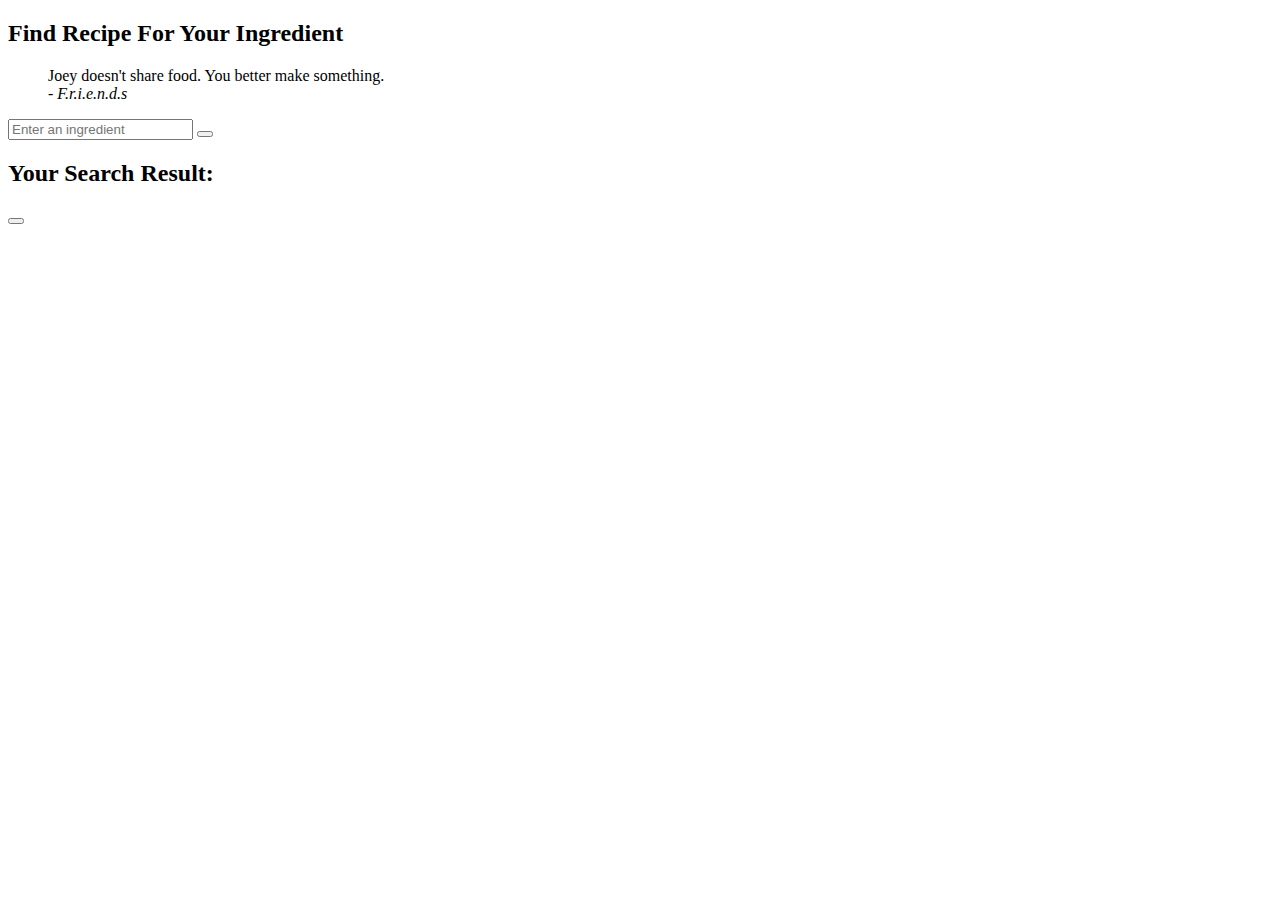
==== index.html @ 4a423aa9 "coding done" ====
<!DOCTYPE html>
<html lang="en">
<head>
    <meta charset="UTF-8">
    <meta http-equiv="X-UA-Compatible" content="IE=edge">
    <meta name="viewport" content="width=device-width, initial-scale=1.0">
    <title>Document</title>
    <link rel="stylesheet" href="style.css">
    <link rel="stylesheet" href="https://cdnjs.cloudflare.com/ajax/libs/font-awesome/6.1.1/css/all.min.css" 
    integrity="sha512-KfkfwYDsLkIlwQp6LFnl8zNdLGxu9YAA1QvwINks4PhcElQSvqcyVLLD9aMhXd13uQjoXtEKNosOWaZqXgel0g==" 
    crossorigin="anonymous" referrerpolicy="no-referrer" />
</head>
<body>
    <div class="container">
        <div class="meal-wrapper">
            <div class="search-meal">
                <h2 class="tittle">Find Recipe For Your Ingredient
                </h2>
                <blockquote>Joey doesn't share food. You better make something.
                    <br>
                <cite>- F.r.i.e.n.d.s</cite>
                </blockquote>

                <div class="meal-search-box">
                    <input type="text" id="search-input" class="search-control" placeholder="Enter an ingredient">
                    <button id="search-Btn" type="submit" class="search-btn btn"><i class="fas fa-search"></i></button>
                </div>
            </div>
             
            <div class="meal-result">
                <h2 class="title">Your Search Result:</h2>
                <div id="meal">
                    <!-- meal item -->
                    <!-- <div class="meal-item">
                        <div class="meal-img">
                            <img src="images/food.jpg" alt="food">
                        </div>
                        <div class="meal-name">
                            <h3>Potato Fries</h3>
                            <a href="#" class="recipe-btn">Get Recipe</a>
                        </div>
                    </div>  -->
                    <!-- end of meal item -->
                     
                </div>
            </div>
            
            <div  class="meal-details">
                <!-- recipe close button -->
                <button type="button" class="btn recipe-close-btn" id="recipe-close-btn" >
                    <i class="fas fa-times"></i>
                </button>
                <!-- meal content -->
                <div class="meal-details-content">
                    <!-- <div class="recipe-meal-img">
                        <img src="${meal.strMealThumb}" alt = "">
                    </div>
                    <h2 class="recipe-title">Potato Fries</h2>
                        <h3>Ingredients</h3>
                        <ul class="ingredients-list" >
                        <li></li>
                        <li></li>
                        <li></li>
                        <li></li>
                        <li></li>
                        <li></li>
                        <li></li>
                        <li></li>
                        <li></li>
                        <li></li>
                        </ul>
                    </div>
                    
                    <div class = "recipe-link">
                        <a href="${meal.strYoutube}" target="_blank">Watch Video</a>
                    </div> -->
                </div>
            </div>
        </div>
    </div>

    <script src="script.js"></script>
</body>
</html>
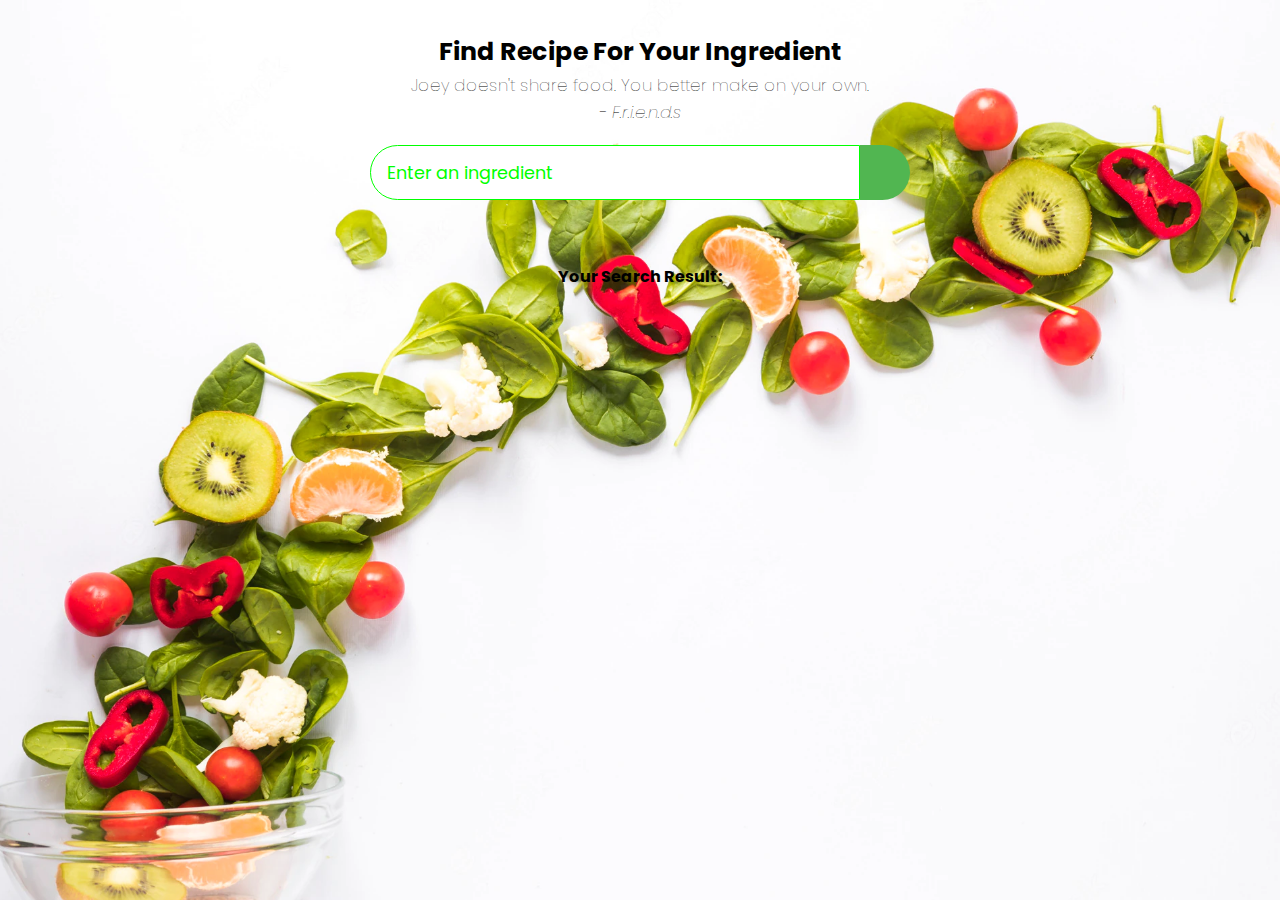
==== commit 11db3301: "coding done" ====
--- a/index.html
+++ b/index.html
@@ -5,6 +5,7 @@
     <meta http-equiv="X-UA-Compatible" content="IE=edge">
     <meta name="viewport" content="width=device-width, initial-scale=1.0">
     <title>Document</title>
+    
     <link rel="stylesheet" href="style.css">
     <link rel="stylesheet" href="https://cdnjs.cloudflare.com/ajax/libs/font-awesome/6.1.1/css/all.min.css" 
     integrity="sha512-KfkfwYDsLkIlwQp6LFnl8zNdLGxu9YAA1QvwINks4PhcElQSvqcyVLLD9aMhXd13uQjoXtEKNosOWaZqXgel0g==" 
@@ -16,7 +17,7 @@
             <div class="search-meal">
                 <h2 class="tittle">Find Recipe For Your Ingredient
                 </h2>
-                <blockquote>Joey doesn't share food. You better make something.
+                <blockquote>Joey doesn't share food. You better make on your own.
                     <br>
                 <cite>- F.r.i.e.n.d.s</cite>
                 </blockquote>
--- a/style.css
+++ b/style.css
@@ -0,0 +1,259 @@
+@import url('https://fonts.googleapis.com/css2?family=Poppins:wght@700&display=swap');
+*{
+    padding: 0;
+    margin: 0;
+    box-sizing: border-box;
+}
+:root{
+    --tenne-tawny: #d65108;
+    --tenne-tawny-dark: #b54507;
+}
+body{
+    font-weight: 50;
+    font-size: 1.05rem;
+    line-height: 1.6;
+    font-family: poppins, sans-serif;
+}
+/*  */
+.btn{
+    font-family: inherit;
+    cursor: pointer;
+    outline: 0;
+    font-size: 1.5rem;
+}
+.text{
+    opacity: 0.8;
+}
+.title{
+    font-size: 1rem;
+    margin-bottom: 2rem;
+}
+/*  */
+.container{
+    background-image: url("images/background.jpg");
+    height: 100%; 
+    background-position: center;
+    background-repeat: no-repeat;
+    background-size: cover;
+    min-height: 100vh;
+
+}
+.meal-wrapper{
+    max-width: 1280px;
+    margin: 0 auto;
+    padding: 2rem;
+    background: none;
+    text-align: center;
+}
+.meal-search{
+    margin: 0 2rem;
+}
+.meal-search cite{
+    font-size: 1rem;
+}
+.meal-search-box{
+    margin: 1.2rem 0;
+    display: flex;
+    align-items: stretch;
+}
+.search-control,
+.search-btn{
+    width: 100%;
+}
+.search-control{
+    padding: 0 1rem;
+    font-size: 1.1rem;
+    font-family: inherit;
+    outline: 0;
+    border: 1px solid lime;
+    color: lime;
+    border-top-left-radius: 2rem;
+    border-bottom-left-radius: 2rem;  
+}
+.search-control::placeholder{
+    color: lime;
+} 
+.search-btn{
+    width: 55px ;
+    height: 55px ;
+    font-size: 1.8rem ;
+    background: rgb(81, 182, 81);
+    color: #fff ;
+    border:  none;
+    border-top-right-radius: 2rem ;
+    border-bottom-right-radius: 2rem;
+    transition: all .4s linear;
+}
+.search-btn:hover{
+    background: lime;
+}
+.meal-result{
+    margin-top: 4rem;
+    background: none;
+}
+#meal{
+    margin: 2.4rem 0;
+    color: #000;
+}
+.meal-item{
+    border-radius: 1rem;
+    overflow: hidden;
+    box-shadow: 0 4px 21px -12px rgba(0, 0, 0, 0.79);
+    margin: 2rem 0;
+    background: #fff;
+}
+.meal-img img{
+    width: 90%;
+    margin-top: 2rem;
+    border-radius: 1rem;
+}
+.meal-name{
+    padding: 1.5rem 0.5rem;
+}
+.meal-name h3{
+    font-size: 1.4rem;
+}
+.recipe-btn{
+    text-decoration: none;
+    color: #fff;
+    background: rgb(81, 182, 81);
+    font-weight: 500;
+    font-size: 1.1rem;
+    padding: 0.75rem 0;
+    display: block;
+    width: 175px;
+    margin: 1rem auto;
+    border-radius:2rem;
+    transition: all 0.4s linear;
+}
+.recipe-btn:hover{
+    background: lime;
+}
+/* Meal Details */
+.meal-details{
+    position: fixed;
+    top:50%;
+    left:50%;
+    transform: translate(-50%, -50%);
+    color: #fff;
+    background: limegreen;
+    border-radius: 1rem;
+    width:90%;
+    height: 90%;
+    overflow-y: scroll;
+    display: none ;
+    padding: 2rem 0;
+
+}
+.meal-details::-webkit-scrollbar{
+    width: 10px;
+}
+.meal-details::-webkit-scrollbar-thumb{
+    background: #f0f0f0;
+    border-radius: 2rem;
+}
+/* js related */
+.showRecipe{
+    display: block;
+}
+.meal-details-content{
+    margin: 2rem;
+    font-family: sans-serif;
+}
+.meal-details-content p:not(.recipe-category){
+    margin: 1rem 0;
+}
+.recipe-close-btn{
+    position: absolute;
+    right: 2rem;
+    top: 2rem;
+    font-size: 1.8rem;
+    background: #fff;
+    border: none;
+    width: 35px;
+    height: 35px;
+    border-radius: 50%;
+    display: flex;
+    align-items: center;
+    justify-content: center;
+    opacity: 0.9;
+}
+.recipe-title{
+    margin: 0 auto;
+    letter-spacing: 1px;
+    padding-bottom: 1rem;
+}
+.recipe-category{
+    background: #fff;
+    font-weight: 600;
+    color: limegreen;
+    display:inline-block;
+    padding: 0.2rem 0.5rem;
+    border-radius: 0.3rem;
+}
+.recipe-instruction{
+    margin: 0 auto;
+    padding: 1rem 0;
+}
+.recipe-meal-img img{
+    width: 400px;
+    height: 250px;
+    border-radius: 10px;
+    margin: 0 auto;
+    display: block;
+
+}
+.ingredients-list{
+    list-style: none ;
+    
+}
+.recipe-link{
+    margin: 1.4rem 0;
+}
+.recipe-link a{
+    color: #f0f0f0;
+    font-size: 1.2rem;
+    font-weight: 700;
+    transition: all 0.4s linear;
+}
+.recipe-link a:hover{
+    opacity:0.8;
+}
+/*  */
+.notFound{
+    grid-template-columns: 1fr!important;
+    font-size: 1.8rem;
+    font-weight: 600;
+    width:100%;
+    color:rgb(81, 182, 81);
+}
+
+
+
+
+/* Media Queries */
+@media screen and (min-width: 600px) {
+    .meal-search-box{
+        width: 540px;
+        margin-left: auto;
+        margin-right: auto;
+    }
+}
+@media screen and (min-width: 768px) {
+    #meal{
+        display: grid;
+        grid-template-columns: repeat(2, 1fr);
+        gap: 2rem;
+    }
+    .meal-item{
+        margin: 0;
+    }
+    .meal-details{
+        width: 700px;
+    }
+}
+@media  screen and (min-width: 992px) {
+    #meal{
+        grid-template-columns: repeat(3, 1fr);
+    }
+}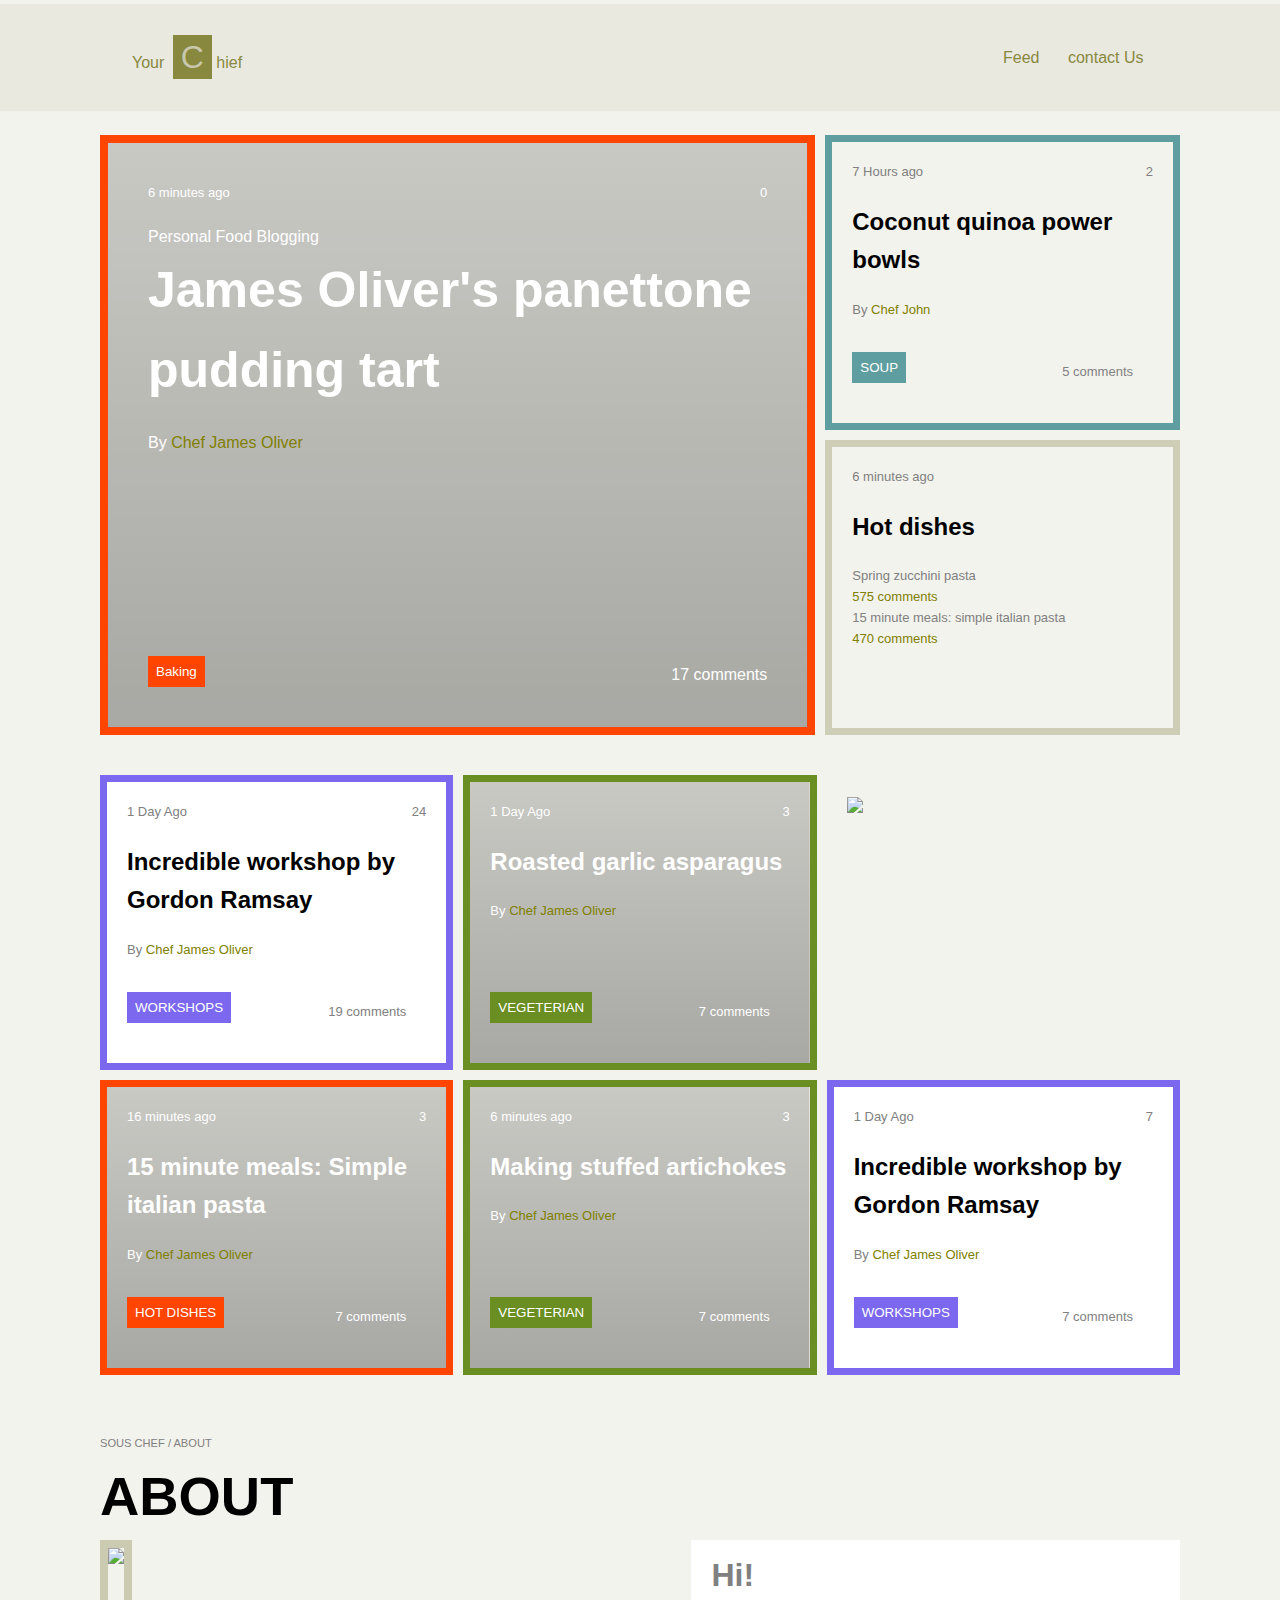
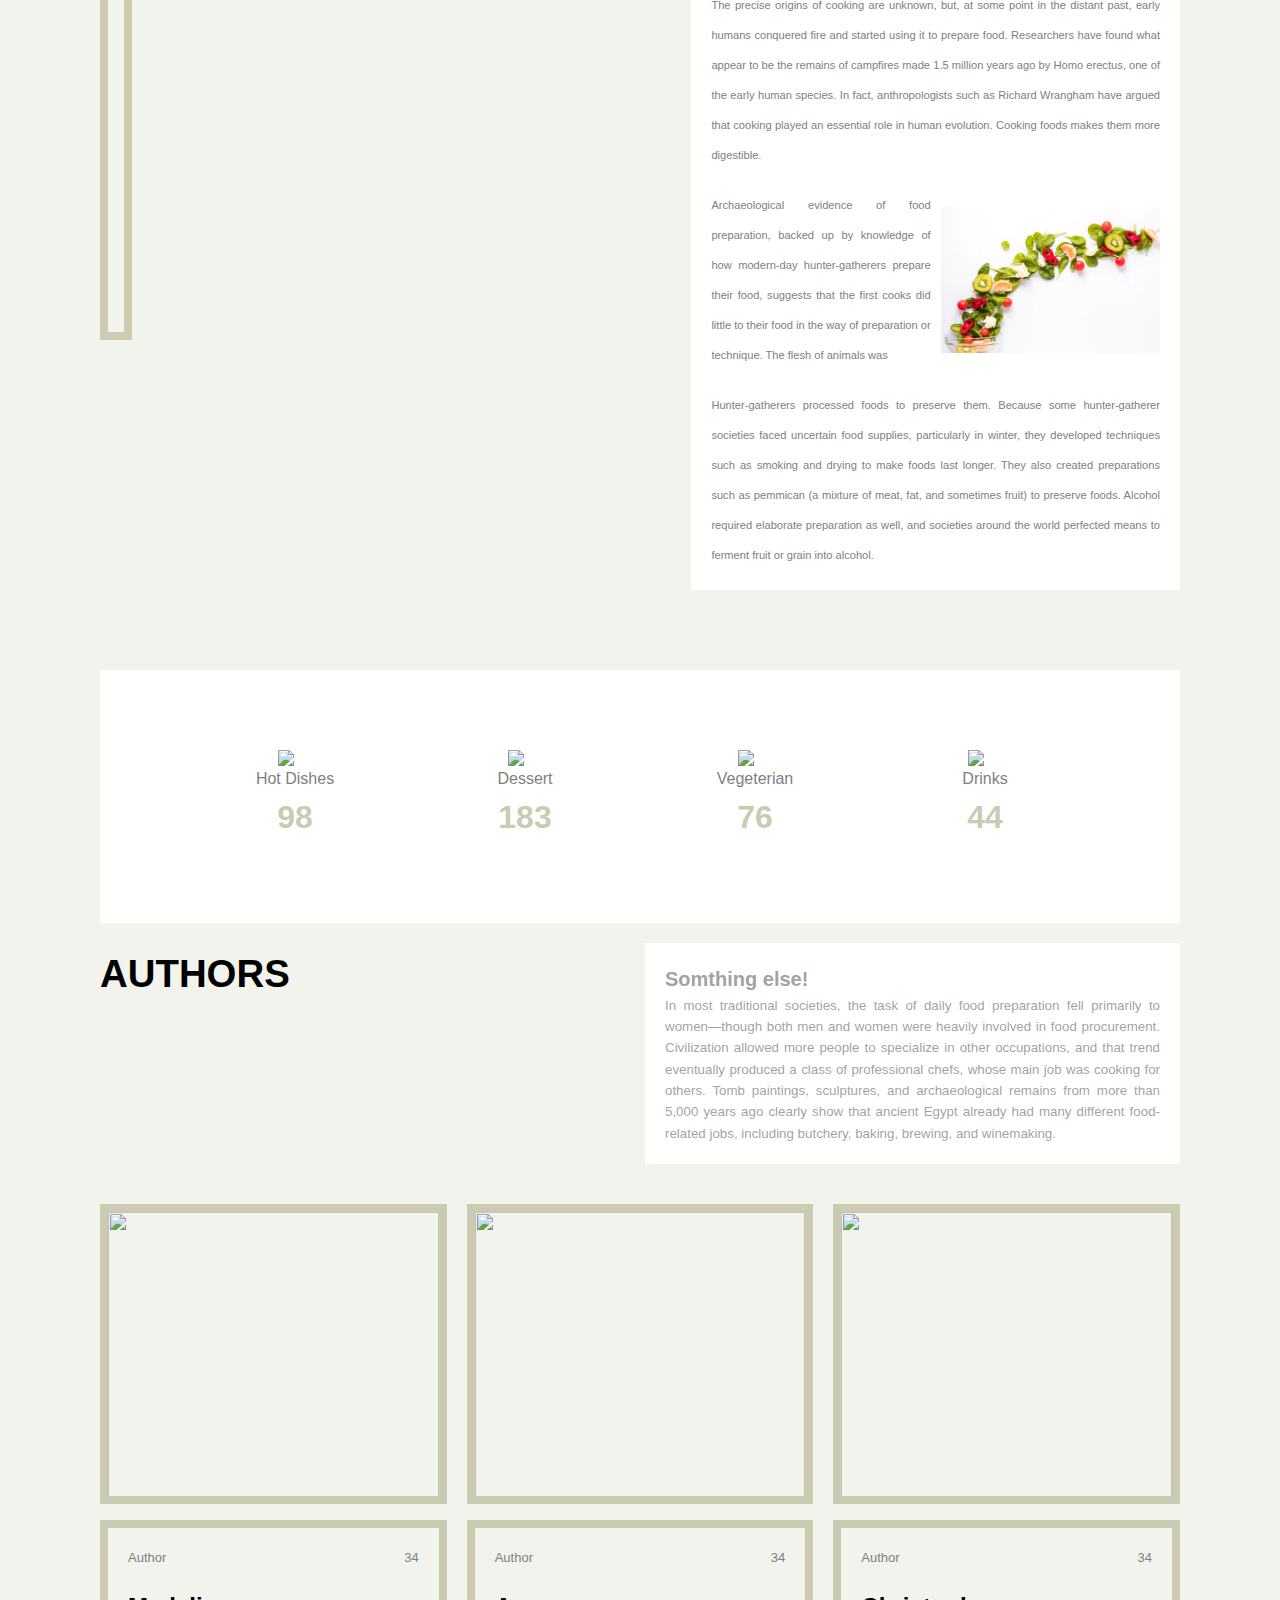
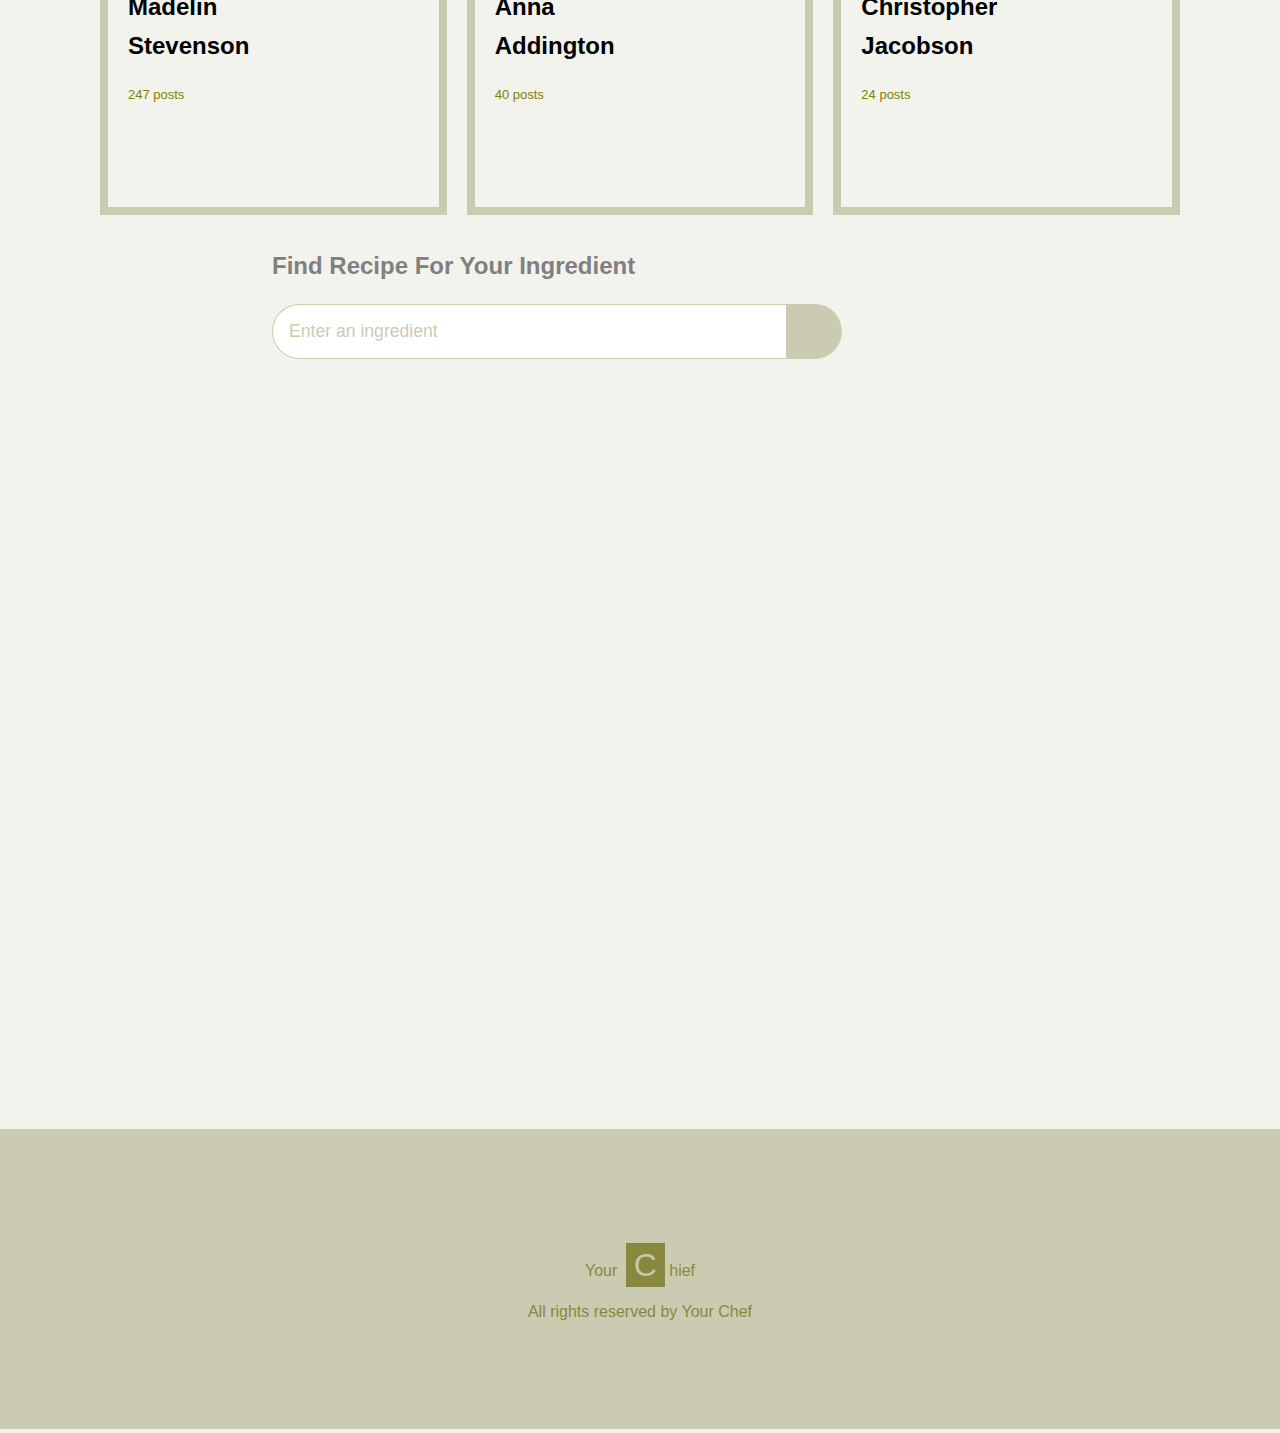
==== commit 3cb9dd1a: "done" ====
--- a/index.html
+++ b/index.html
@@ -1,85 +1,495 @@
 <!DOCTYPE html>
 <html lang="en">
+
 <head>
     <meta charset="UTF-8">
     <meta http-equiv="X-UA-Compatible" content="IE=edge">
     <meta name="viewport" content="width=device-width, initial-scale=1.0">
     <title>Document</title>
-    
+
     <link rel="stylesheet" href="style.css">
-    <link rel="stylesheet" href="https://cdnjs.cloudflare.com/ajax/libs/font-awesome/6.1.1/css/all.min.css" 
-    integrity="sha512-KfkfwYDsLkIlwQp6LFnl8zNdLGxu9YAA1QvwINks4PhcElQSvqcyVLLD9aMhXd13uQjoXtEKNosOWaZqXgel0g==" 
-    crossorigin="anonymous" referrerpolicy="no-referrer" />
+    <link rel="stylesheet" href="https://cdnjs.cloudflare.com/ajax/libs/font-awesome/6.1.1/css/all.min.css"
+        integrity="sha512-KfkfwYDsLkIlwQp6LFnl8zNdLGxu9YAA1QvwINks4PhcElQSvqcyVLLD9aMhXd13uQjoXtEKNosOWaZqXgel0g=="
+        crossorigin="anonymous" referrerpolicy="no-referrer" />
 </head>
+
 <body>
-    <div class="container">
-        <div class="meal-wrapper">
-            <div class="search-meal">
-                <h2 class="tittle">Find Recipe For Your Ingredient
-                </h2>
-                <blockquote>Joey doesn't share food. You better make on your own.
-                    <br>
-                <cite>- F.r.i.e.n.d.s</cite>
-                </blockquote>
-
-                <div class="meal-search-box">
-                    <input type="text" id="search-input" class="search-control" placeholder="Enter an ingredient">
-                    <button id="search-Btn" type="submit" class="search-btn btn"><i class="fas fa-search"></i></button>
-                </div>
-            </div>
-             
-            <div class="meal-result">
-                <h2 class="title">Your Search Result:</h2>
-                <div id="meal">
-                    <!-- meal item -->
-                    <!-- <div class="meal-item">
-                        <div class="meal-img">
-                            <img src="images/food.jpg" alt="food">
-                        </div>
-                        <div class="meal-name">
-                            <h3>Potato Fries</h3>
-                            <a href="#" class="recipe-btn">Get Recipe</a>
-                        </div>
-                    </div>  -->
-                    <!-- end of meal item -->
-                     
-                </div>
-            </div>
-            
-            <div  class="meal-details">
-                <!-- recipe close button -->
-                <button type="button" class="btn recipe-close-btn" id="recipe-close-btn" >
-                    <i class="fas fa-times"></i>
-                </button>
-                <!-- meal content -->
-                <div class="meal-details-content">
-                    <!-- <div class="recipe-meal-img">
-                        <img src="${meal.strMealThumb}" alt = "">
-                    </div>
-                    <h2 class="recipe-title">Potato Fries</h2>
-                        <h3>Ingredients</h3>
-                        <ul class="ingredients-list" >
-                        <li></li>
-                        <li></li>
-                        <li></li>
-                        <li></li>
-                        <li></li>
-                        <li></li>
-                        <li></li>
-                        <li></li>
-                        <li></li>
-                        <li></li>
-                        </ul>
-                    </div>
+
+    <nav class="navbar navbar-expand-lg bg-light my-2">
+        <div class="container-fluid">
+            <a href="index.html" class="nav-a  m-2" type="submit">Your <span id="logo-typo">C</span> hief</a>
+
+            <form class="d-flex flex-column-reverse flex-lg-row align-items-center " role="search">
+                <a href="index.html" class="nav-a  m-2" type="submit">Feed</a>
+                <a href="contact.html" class="nav-a  m-2" type="submit">contact Us</a>
+                <img class=" rounded-circle m-2" style="width: 50px;" src="Profile-img.jpg" alt="">
+            </form>
+
+        </div>
+        </div>
+    </nav>
+
+        <main>
+            <div class="hero">
+                <div class="hero-img-section">
+                    <div class="part-1">
+                        <p>6 minutes ago</p>
+        
+                        <div>
+                            <i></i>
+                            <p>0</p>
+                        </div>
+        
+                    </div>
+                    <p>Personal Food Blogging</p>
+                    <h1 class="part-2">James Oliver's panettone pudding tart</h1>
+        
+                    <p class="part-3">By <span>Chef James Oliver</span></p>
+        
+                    <div class="part-4">
+                       <div class="part-4-content">
+                        <button>Baking</button>
+                        <p>17 comments</p>
+                       </div>
+                    </div>
+        
+                </div>
+        
+                <div class="hero-content-section">
+        
+                    <div class="article article-1">
+        
+                        <div class="part-1">
+                            <p>7 Hours ago</p>
+            
+                            <div>
+                                <i class="fas-fa-facebook"></i>
+                                <p>2</p>
+                            </div>
+            
+                        </div>
+            
+                        <h3 class="part-2">Coconut quinoa power bowls</h3>
+            
+                        <p class="part-3">By <span>Chef John</span></p>
+            
+                        <div class="part-4">
+                           <div class="part-4-content">
+                            <button>SOUP</button>
+                            <p>5 comments</p>
+                           </div>
+                        </div>
+        
+                    </div>
+                    <div class="article article-2">
+                        <div class="part-1">
+                            <p>6 minutes ago</p>
+            
+                            <div>
+                                <i></i>
+                                <p></p>
+                            </div>
+            
+                        </div>
+            
+                       
+                        <h1 class="part-2">Hot dishes</h1>
+        
+                        <p class="part-3">Spring zucchini pasta</p>
+                        <p class="part-3"><span>575 comments</span></p>
+                        <p class="part-3">15 minute meals: simple italian pasta</p>
+                        <p class="part-3"><span>470 comments</span></p>
+            
+                       
+                    </div>
+        
+        
+                </div>
+            </div>
+        
+            <div class="all-articles">
+                <div class="article article-3">
+        
+                    <div class="part-1">
+                        <p>1 Day Ago</p>
+        
+                        <div>
+                            <i></i>
+                            <p>24</p>
+                        </div>
+        
+                    </div>
+        
+                 
+                    <h3 class="part-2">Incredible workshop by Gordon Ramsay</h3>
+            
+                        <p class="part-3">By <span>Chef James Oliver</span></p>
                     
-                    <div class = "recipe-link">
-                        <a href="${meal.strYoutube}" target="_blank">Watch Video</a>
-                    </div> -->
-                </div>
-            </div>
+        
+                    <div class="part-4">
+                       <div class="part-4-content">
+                        <button>WORKSHOPS</button>
+                        <p>19 comments</p>
+                       </div>
+                    </div>
+        
+                </div>
+        
+                <div class="article article-4">
+        
+                    <div class="part-1">
+                        <p>1 Day Ago</p>
+        
+                        <div>
+                            <i></i>
+                            <p>3</p>
+                        </div>
+        
+                    </div>
+        
+                    <h1 class="part-2">Roasted garlic asparagus</h1>
+        
+                    <p class="part-3">By <span>Chef James Oliver</span></p>
+        
+                    <div class="part-4">
+                       <div class="part-4-content">
+                        <button>VEGETERIAN</button>
+                        <p>7 comments</p>
+                       </div>
+                    </div>
+        
+                </div>
+        
+                <div class="article article-5">
+        
+                    <img src="/images/611.jpg"/>
+                    
+        
+                </div>
+        
+                <div class="article article-6">
+        
+                    <div class="part-1">
+                        <p>16 minutes ago</p>
+        
+                        <div>
+                            <i></i>
+                            <p>3</p>
+                        </div>
+        
+                    </div>
+        
+                    <h1 class="part-2">15 minute meals: Simple italian pasta</h1>
+        
+                    <p class="part-3">By <span>Chef James Oliver</span></p>
+        
+                    <div class="part-4">
+                       <div class="part-4-content">
+                        <button>HOT DISHES</button>
+                        <p>7 comments</p>
+                       </div>
+                    </div>
+        
+                </div>
+        
+                <div class="article article-7">
+        
+                    <div class="part-1">
+                        <p>6 minutes ago</p>
+        
+                        <div>
+                            <i></i>
+                            <p>3</p>
+                        </div>
+        
+                    </div>
+        
+                    <h1 class="part-2">Making stuffed artichokes</h1>
+        
+                    <p class="part-3">By <span>Chef James Oliver</span></p>
+        
+                    <div class="part-4">
+                       <div class="part-4-content">
+                        <button>VEGETERIAN</button>
+                        <p>7 comments</p>
+                       </div>
+                    </div>
+        
+                </div>
+        
+                <div class="article article-8">
+        
+                    <div class="part-1">
+                        <p>1 Day Ago</p>
+        
+                        <div>
+                            <i></i>
+                            <p>7</p>
+                        </div>
+        
+                    </div>
+        
+                    <h1 class="part-2">Incredible workshop by Gordon Ramsay</h1>
+        
+                    <p class="part-3">By <span>Chef James Oliver</span></p>
+        
+                    <div class="part-4">
+                       <div class="part-4-content">
+                        <button>WORKSHOPS</button>
+                        <p>7 comments</p>
+                       </div>
+                    </div>
+        
+                </div>
+            </div>
+        
+        
+            <!-- About Section  -->
+            <div class="about-section ">
+                <p>SOUS CHEF / ABOUT</p>
+                <h1>ABOUT</h1>
+                <div class="about-section-inner">
+                    <div class="about-img">
+                        <img src="/images/chef-1.jpg"/>
+                    </div>
+                    <div class="about-details">
+                        <h2>Hi!</h2>
+                        <p>The precise origins of cooking are unknown, but, at some point in the distant past, early humans conquered fire and started using it to prepare food. Researchers have found what appear to be the remains of campfires made 1.5 million years ago by Homo erectus, one of the early human species. In fact, anthropologists such as Richard Wrangham have argued that cooking played an essential role in human evolution. Cooking foods makes them more digestible.</p>
+                        <div class="half-paragraph">
+                            <p >Archaeological evidence of food preparation, backed up by knowledge of how modern-day hunter-gatherers prepare their food, suggests that the first cooks did little to their food in the way of preparation or technique. The flesh of animals was </p>
+                            <img src="/images/background.jpg"/>
+                        </div>
+                        <p>Hunter-gatherers processed foods to preserve them. Because some hunter-gatherer societies faced uncertain food supplies, particularly in winter, they developed techniques such as smoking and drying to make foods last longer. They also created preparations such as pemmican (a mixture of meat, fat, and sometimes fruit) to preserve foods. Alcohol required elaborate preparation as well, and societies around the world perfected means to ferment fruit or grain into alcohol.</p>
+        
+                    </div>
+                </div>
+            </div>
+        
+            <!--About Section  -->
+        
+            <!-- Dispaly Section -->
+            <div class="display-section">
+                <div>
+                    <img src="/images/soup.png"/>
+                    <p>Hot Dishes</p>
+                    <h1>98</h1>
+                </div>
+                <div>
+                    <img src="/images/panna-cotta.png"/>
+                    <p>Dessert</p>
+                    <h1>183</h1>
+                </div>
+                <div>
+                    <img src="/images/broccoli.png"/>
+                    <p>Vegeterian</p>
+                    <h1>76</h1>
+                </div>
+                <div>
+                    <img src="/images/drink.png"/>
+                    <p>Drinks</p>
+                    <h1>44</h1>
+                </div>
+            </div>
+            <!-- Dispaly Section -->
+        
+        
+        
+            <!-- Authors -->
+            <div class="author-section">
+                <h1>AUTHORS</h1>
+                <div class="author-context">
+                    <h2>Somthing else!</h2>
+                    <P >In most traditional societies, the task of daily food preparation fell primarily to women—though both men and women were heavily involved in food procurement. Civilization allowed more people to specialize in other occupations, and that trend eventually produced a class of professional chefs, whose main job was cooking for others. Tomb paintings, sculptures, and archaeological remains from more than 5,000 years ago clearly show that ancient Egypt already had many different food-related jobs, including butchery, baking, brewing, and winemaking.</P>
+                </div>
+            </div>
+            <!-- Authors -->
+        
+            <!-- Authors Profile -->
+        
+            <div class="authors-profile ">
+                <div>
+                    <div class="authors-profile-img">
+                        <img src="images/chef-2.jpg"/>
+                    </div>
+                    <div class="article article-9">
+        
+                        <div class="part-1">
+                            <p>Author</p>
+            
+                            <div>
+                                <i></i>
+                                <p>34</p>
+                            </div>
+            
+                        </div>
+            
+                        <h1 class="part-2">Madelin <br> Stevenson </h1>
+            
+                        <p class="part-3"><span>247 posts</span></p>
+            
+                        <div class="part-4">
+                           <div class="part-4-content">
+                           <i></i>
+                           <i></i>
+                           <i></i>
+                           </div>
+                        </div>
+            
+                    </div>
+                </div>
+                <div>
+                    <div  class="authors-profile-img">
+                        <img src="images/chef-3.jpg"/>
+                    </div>
+                    <div class="article article-10">
+        
+                        <div class="part-1">
+                            <p>Author</p>
+            
+                            <div>
+                                <i></i>
+                                <p>34</p>
+                            </div>
+            
+                        </div>
+            
+                        <h1 class="part-2">Anna <br> Addington </h1>
+            
+                        <p class="part-3"><span>40 posts</span></p>
+            
+                        <div class="part-4">
+                           <div class="part-4-content">
+                           <i></i>
+                           <i></i>
+                           <i></i>
+                           </div>
+                        </div>
+            
+                    </div>
+                </div>
+                <div>
+                    <div  class="authors-profile-img">
+                        <img src="/images/chef-4.jpg"/>
+                    </div>
+                    <div class="article article-11">
+        
+                        <div class="part-1">
+                            <p>Author</p>
+            
+                            <div>
+                                <i></i>
+                                <p>34</p>
+                            </div>
+            
+                        </div>
+            
+                        <h1 class="part-2">Christopher <br> Jacobson </h1>
+            
+                        <p class="part-3"><span>24 posts</span></p>
+            
+                        <div class="part-4">
+                           <div class="part-4-content">
+                           <i></i>
+                           <i></i>
+                           <i></i>
+                           </div>
+                        </div>
+            
+                    </div>
+                </div>
+            </div>
+        
+        
+            <!-- Authors Profile -->
+        
+        
+        
+        
+        
+        
+        
+        
+        
+        
+        
+        
+            <div class="container">
+                <div class="meal-wrapper">
+                    <div class="search-meal">
+                        <h2 class="tittle">Find Recipe For Your Ingredient
+                        </h2>
+                      
+                        <div class="meal-search-box">
+                            <input type="text" id="search-input" class="search-control" placeholder="Enter an ingredient">
+                            <button id="search-Btn" type="submit" class="search-btn btn"><i class="fas fa-search"></i></button>
+                        </div>
+                    </div>
+        
+                    <div class="meal-result">
+                       
+                        <div id="meal">
+                            <!-- meal item -->
+                            <!-- <div class="meal-item">
+                                    <div class="meal-img">
+                                        <img src="images/food.jpg" alt="food">
+                                    </div>
+                                <div class="meal-name">
+                                    <h3>Potato Fries</h3>
+                                   
+                                </div>
+                                <div class="get-recipe-section">
+                                    <a href="#" class="recipe-btn">Get Recipe</a>
+                                </div>
+                            </div>  -->
+                            <!-- end of meal item -->
+        
+                        </div>
+                    </div>
+        
+                    <div class="meal-details">
+                        <!-- recipe close button -->
+                        <button type="button" class="btn recipe-close-btn" id="recipe-close-btn">
+                            <i class="fas fa-times"></i>
+                        </button>
+                        <!-- meal content -->
+                        <div class="meal-details-content">
+                            <!-- <div class="recipe-meal-img">
+                                <img src="${meal.strMealThumb}" alt = "">
+                            </div>
+                            <h2 class="recipe-title">Potato Fries</h2>
+                                <h3>Ingredients</h3>
+                                <ul class="ingredients-list" >
+                                <li></li>
+                                <li></li>
+                                <li></li>
+                                <li></li>
+                                <li></li>
+                                <li></li>
+                                <li></li>
+                                <li></li>
+                                <li></li>
+                                <li></li>
+                                </ul>
+                            </div>
+                            
+                            <div class = "recipe-link">
+                                <a href="${meal.strYoutube}" target="_blank">Watch recipe on  Youtube</a>
+                            </div> -->
+                        </div>
+                    </div>
+        
+                  
+                </div>
+        </main>
+
+
+        <div class="footer container-fluid">
+            <a href="index.html" class="nav-a  m-2" type="submit">Your <span id="logo-typo">C</span> hief</a>
+            <p>All rights reserved by Your Chef</p>
         </div>
     </div>
 
     <script src="script.js"></script>
 </body>
+
 </html>--- a/style.css
+++ b/style.css
@@ -1,169 +1,576 @@
-@import url('https://fonts.googleapis.com/css2?family=Poppins:wght@700&display=swap');
-*{
+/* @import url('https://fonts.googleapis.com/css2?family=Poppins:wght@700&display=swap'); */
+* {
     padding: 0;
     margin: 0;
     box-sizing: border-box;
 }
-:root{
+
+:root {
     --tenne-tawny: #d65108;
     --tenne-tawny-dark: #b54507;
 }
 body{
-    font-weight: 50;
-    font-size: 1.05rem;
+    background-color: rgba(202, 202, 176, 0.226);
+    font-family: 'Franklin Gothic Medium', 'Arial Narrow', Arial, sans-serif;
+    font-weight: .03 !important ;
+    color: gray;
+    font-size: 1rem;
+   
     line-height: 1.6;
-    font-family: poppins, sans-serif;
-}
-/*  */
-.btn{
+}
+main {
+    
+    margin: 0 auto;
+    font-family: 'Franklin Gothic Medium', 'Arial Narrow', Arial, sans-serif;
+    font-weight: .03 !important ;
+    color: gray;
+    font-size: 1rem;
+    padding: 4px;
+   
+    line-height: 1.6;
+    /* font-family: poppins, sans-serif; */
+}
+
+/*  */
+.container-fluid {
+    display: flex;
+    flex-direction: row;
+    align-items: center;
+    justify-content: space-between;
+    padding: 20px;
+    margin: 4px 0px;
+    background-color: rgba(202, 202, 176, 0.226);
+}
+
+.container-fluid a {
+    text-decoration: none;
+    color: rgb(136, 136, 63);
+    padding: 8px;
+    margin: 0 4px;
+
+}
+.container-fluid a:active {
+    background-color:rgb(136, 136, 63) ;
+    color: white;
+    padding: 8px;
+    margin: 0 4px;
+  }
+#logo-typo {
+    font-size: xx-large;
+    margin-left: 4px;
+    background-color: rgb(136, 136, 63);
+    color: rgba(202, 202, 176, 0.979);
+    padding: 4px 8px;
+}
+
+/*  */
+
+
+/*  */
+.hero {
+    display: flex;
+    flex-direction: row;
+    gap: 10px;
+    width: 100%;
+    margin: 10px 0 40px;
+
+}
+.hero button{
+    background-color: orangered;
+    border: none;
+    padding: 8px;
+    color: white; 
+}
+.hero .hero-img-section {
+    width: 66.5%;
+    height: 600px;
+    padding: 40px;
+    position: relative;
+    color: white;
+    border: 8px solid orangered;
+    background-image: linear-gradient(rgba(0, 0, 0, 0.171), rgba(0, 0, 0, 0.308)), url("images/hero-img.jpg");
+}
+
+.part-1 {
+    display: flex;
+    flex-direction: row;
+    font-size: small;
+    justify-content: space-between;
+    align-items: center;
+    margin-bottom: 20px;
+}
+
+.hero-img-section .part-2 {
+    font-weight: 40px;
+    font-size: 50px;
+    color: white;
+}
+
+.part-2 {
+    margin-bottom: 20px;
+    font-weight: 40px;
+    font-size: 24px;
+}
+
+.part-3 span {
+    color: olive;
+}
+
+.part-4 button {
+    position: absolute;
+    bottom: 40px;
+    left: 40;
+
+}
+
+.part-4 p {
+    position: absolute;
+    bottom: 40px;
+    right: 40px;
+}
+
+
+/*  */
+
+
+/*  */
+
+.hero-content-section {
+    display: flex;
+    flex-direction: column;
+    width: 33%;
+    gap: 10px;
+}
+
+.article {
+    width: 100%;
+    min-height: 295px;
+    position: relative;
+   color: gray;
+    border: 7px solid orangered;
+    padding: 20px;
+}
+.article h3, h1{
+    color: black;
+}
+.article-4 h1, .article-6 h1, .article-7 h1{
+    color: white;
+}
+.article p {
+    font-size: small;
+}
+
+
+
+.article-1 {
+    background-image: white;
+    color: gray;
+    border: 7px solid   cadetblue;;
+}
+.article-1 button{
+    background-color: cadetblue;
+    border: none;
+    padding: 8px;
+    color: white;
+}
+
+.article-2 {
+    background-image: white;
+    border: 7px solid    rgba(202, 202, 176, 0.897); ;
+   
+}
+.article-3, .article-8{
+    background-color: white;
+    border: 7px solid mediumslateblue ;
+}
+.article-3 button, .article-8 button{
+    background-color: mediumslateblue;
+    border: none;
+    padding: 8px;
+    color: white; 
+}
+.article-4{
+    background-image: linear-gradient(rgba(0, 0, 0, 0.171), rgba(0, 0, 0, 0.308)), url("images/WGC-Green-Beans-copy.jpg");
+    background-position: center;
+    background-repeat: no-repeat;
+    background-size: cover;
+    border: 7px solid olivedrab ;
+    color: white;
+}
+.article-4 button, .article-7 button{
+    background-color: olivedrab;
+    border: none;
+    padding: 8px;
+    color: white; 
+}
+.article-5 img{
+    width: 100%;
+}
+.article-5{
+    border: none;
+}
+.article-6{
+    background-image: linear-gradient(rgba(0, 0, 0, 0.171), rgba(0, 0, 0, 0.308)), url("images/fresh-tomato-pasta-recipe-481998-hero-15-88f9495dfdd8428fafea9232c1bfd7f1.jpg");
+   background-position: center;
+   background-repeat: no-repeat;
+   background-size: cover;
+   color: white;
+}
+.article-6 button{
+    background-color: orangered;
+    border: none;
+    padding: 8px;
+    color: white; 
+}
+
+.article-7{
+    background-image: linear-gradient(rgba(0, 0, 0, 0.171), rgba(0, 0, 0, 0.308)), url("images/artichokes.jpg");
+   background-position: right;
+   background-repeat: no-repeat;
+   background-size: cover;
+   border: 7px solid olivedrab ;
+   color: white;
+}
+/*  */
+
+.all-articles {
+    display: grid;
+    grid-template-columns: repeat(3, 1fr);
+    gap: 10px;
+}
+
+
+/*  */
+
+/*  */
+.about-section {
+    display: flex;
+    flex-direction: column;
+    width: 100%;
+    text-align: justify;
+    font-weight: lighter;
+    font-size: smaller;
+    padding: 60px 0;
+
+}
+.about-section p{
+    font-weight: lighter;
+    color: grey;
+    font-size: smaller;
+}
+.about-section h1{
+    font-size: 3.4rem;
+    
+}
+
+.about-section-inner {
+    display: flex;
+    flex-direction: row;
+    gap: 10px;
+}
+.about-section-inner img{
+    width: 40%;
+}
+.about-img {
+    width: 60%;
+}
+
+.about-img img {
+    width: 100%;
+    border: 8px solid rgba(202, 202, 176, 0.979);
+    ;
+    min-height: 400px;
+}
+
+.about-details {
+    width: 50%;
+    padding: 20px;
+    line-height: 30px;
+    font-weight: 5px;
+    background-color: white;
+}
+.about-details h2{
+    font-size: 2rem;
+}
+.about-details .half-paragraph {
+    display: grid;
+    gap: 10px;
+    margin: 20px 0;
+    width: 100%;
+    align-items: center;
+
+    grid-template-columns: repeat(2, 1fr);
+}
+
+.about-details img {
+    width: 100%;
+}
+
+.about-details p {
+    color: gray;
+}
+
+
+
+/*  */
+.display-section {
+    margin: 20px 0;
+    padding: 80px;
+    background-color: white;
+    display: grid;
+    grid-template-columns: repeat(4, 1fr);
+    justify-content: center;
+}
+.display-section div{
+    display: flex;
+    flex-direction: column;
+    align-items: center;
+}
+.display-section img{
+    width: 15%;
+}
+.display-section h1{
+    color: rgba(202, 202, 176, 0.979) ;
+}
+.author-section{
+    display: grid;
+   grid-template-columns: repeat(2, 1fr);
+    gap: 10px;
+}
+
+.author-context{
+    text-align: justify;
+    font-size: smaller;
+    color: rgba(128, 128, 128, 0.747);
+    padding: 20px;
+    background-color: white  ;
+}
+.author-section h1{
+    font-size: 2.4rem;
+}
+
+/*  */
+.authors-profile{
+    display: grid;
+    grid-template-columns: repeat(3, 1fr);
+    padding-top: 40px;
+    gap: 20px;
+}
+.authors-profile-img img{
+    width:  100%;
+    height: 300px;
+    border: 8px solid rgba(202, 202, 176, 0.979);
+}
+.article-9, .article-10, .article-11{
+    border: 8px solid rgba(202, 202, 176, 0.979);
+}
+.authors-profile .article{
+    color: gray;
+}
+
+
+/*  */
+
+.btn {
     font-family: inherit;
     cursor: pointer;
     outline: 0;
     font-size: 1.5rem;
 }
-.text{
+
+.text {
     opacity: 0.8;
 }
-.title{
-    font-size: 1rem;
-    margin-bottom: 2rem;
-}
-/*  */
-.container{
-    background-image: url("images/background.jpg");
-    height: 100%; 
+
+
+/*  */
+.search-meal {
+    text-align: start;
+}
+
+
+
+
+.container {
+    /* background-image: url("images/background.jpg"); */
+    height: 100%;
     background-position: center;
     background-repeat: no-repeat;
     background-size: cover;
     min-height: 100vh;
 
 }
-.meal-wrapper{
-    max-width: 1280px;
+
+.meal-wrapper {
     margin: 0 auto;
     padding: 2rem;
     background: none;
     text-align: center;
 }
-.meal-search{
+
+.meal-search {
     margin: 0 2rem;
 }
-.meal-search cite{
+
+.meal-search cite {
     font-size: 1rem;
 }
-.meal-search-box{
+
+.meal-search-box {
     margin: 1.2rem 0;
     display: flex;
     align-items: stretch;
 }
+
 .search-control,
-.search-btn{
-    width: 100%;
-}
-.search-control{
+.search-btn {
+    width: 70%;
+}
+
+.search-control {
     padding: 0 1rem;
     font-size: 1.1rem;
     font-family: inherit;
     outline: 0;
-    border: 1px solid lime;
-    color: lime;
+    border: 1px solid rgba(202, 202, 176, 0.979); ;
     border-top-left-radius: 2rem;
-    border-bottom-left-radius: 2rem;  
-}
-.search-control::placeholder{
-    color: lime;
-} 
-.search-btn{
-    width: 55px ;
-    height: 55px ;
-    font-size: 1.8rem ;
-    background: rgb(81, 182, 81);
-    color: #fff ;
-    border:  none;
-    border-top-right-radius: 2rem ;
+    border-bottom-left-radius: 2rem;
+}
+
+.search-control::placeholder {
+    color: rgba(202, 202, 176, 0.979);
+}
+
+.search-btn {
+    width: 55px;
+    height: 55px;
+    font-size: 1.8rem;
+    background: rgba(202, 202, 176, 0.979);
+    color: #fff;
+    border: none;
+    border-top-right-radius: 2rem;
     border-bottom-right-radius: 2rem;
     transition: all .4s linear;
 }
-.search-btn:hover{
-    background: lime;
-}
-.meal-result{
+
+.search-btn:hover {
+    /* background: lime; */
+}
+
+.meal-result {
     margin-top: 4rem;
     background: none;
-}
-#meal{
+   
+}
+
+#meal {
     margin: 2.4rem 0;
     color: #000;
-}
-.meal-item{
-    border-radius: 1rem;
+
+   display: grid;
+   grid-template-columns: repeat(1, 1fr);
+}
+
+.meal-item {
     overflow: hidden;
     box-shadow: 0 4px 21px -12px rgba(0, 0, 0, 0.79);
     margin: 2rem 0;
     background: #fff;
-}
-.meal-img img{
-    width: 90%;
-    margin-top: 2rem;
+    display: flex;
+    flex-direction: row;
+   
+}
+.meal-img{
+    width: 60%;
+}
+.meal-img img {
+    width: 100%;
+    max-height: 300px;
+    
+   
+}
+
+.meal-name {
+    position: relative;
+    width: 40%;
+    padding: 40px;
+    text-align: start;
+    color: gray;
+}
+.meal-name span{
+    color: olive;
+}
+.get-recipe-section{
+    display: flex;
+    justify-content: space-between;
+    font-size: smaller;
+   
+    color: gray;
+}
+
+
+
+.recipe-btn {
+    text-decoration: none;
+    color: olive;
+    background: rgba(202, 202, 176, 0.678);
+    padding: 10px;
+    border-radius: 4px;
+    position: absolute;
+    bottom: 40px;
+    left: 40px;
+    transition: all 0.4s linear;
+}
+
+.recipe-btn:hover {
+    background: olivedrab;
+}
+
+/* Meal Details */
+.meal-details {
+    position: fixed;
+    top: 50%;
+    left: 50%;
+    transform: translate(-50%, -50%);
+    color: rgb(107, 107, 107);
+    background: rgb(202, 202, 176);
     border-radius: 1rem;
-}
-.meal-name{
-    padding: 1.5rem 0.5rem;
-}
-.meal-name h3{
-    font-size: 1.4rem;
-}
-.recipe-btn{
-    text-decoration: none;
-    color: #fff;
-    background: rgb(81, 182, 81);
-    font-weight: 500;
-    font-size: 1.1rem;
-    padding: 0.75rem 0;
-    display: block;
-    width: 175px;
-    margin: 1rem auto;
-    border-radius:2rem;
-    transition: all 0.4s linear;
-}
-.recipe-btn:hover{
-    background: lime;
-}
-/* Meal Details */
-.meal-details{
-    position: fixed;
-    top:50%;
-    left:50%;
-    transform: translate(-50%, -50%);
-    color: #fff;
-    background: limegreen;
-    border-radius: 1rem;
-    width:90%;
+    width: 100%;
     height: 90%;
+    text-align: start;
     overflow-y: scroll;
-    display: none ;
-    padding: 2rem 0;
-
-}
-.meal-details::-webkit-scrollbar{
+    display: none;
+    padding: 2rem;
+
+}
+
+.meal-details::-webkit-scrollbar {
     width: 10px;
 }
-.meal-details::-webkit-scrollbar-thumb{
+
+.meal-details::-webkit-scrollbar-thumb {
     background: #f0f0f0;
     border-radius: 2rem;
 }
+
 /* js related */
-.showRecipe{
+.showRecipe {
     display: block;
 }
-.meal-details-content{
+
+.meal-details-content {
     margin: 2rem;
     font-family: sans-serif;
 }
-.meal-details-content p:not(.recipe-category){
+.recipe-meal-img img{
+    width: 100%;
+}
+
+.meal-details-content p:not(.recipe-category) {
     margin: 1rem 0;
 }
-.recipe-close-btn{
+
+.recipe-close-btn {
     position: absolute;
     right: 2rem;
     top: 2rem;
@@ -178,82 +585,232 @@
     justify-content: center;
     opacity: 0.9;
 }
-.recipe-title{
+
+.recipe-title {
     margin: 0 auto;
-    letter-spacing: 1px;
-    padding-bottom: 1rem;
-}
-.recipe-category{
+    width: 80%;
+    text-align: start;
+    padding: 2rem 0;
+
+}
+
+.recipe-category {
     background: #fff;
     font-weight: 600;
-    color: limegreen;
-    display:inline-block;
+    color: olivedrab;
+    display: inline-block;
     padding: 0.2rem 0.5rem;
     border-radius: 0.3rem;
 }
-.recipe-instruction{
+
+.recipe-instruction {
     margin: 0 auto;
     padding: 1rem 0;
 }
-.recipe-meal-img img{
-    width: 400px;
-    height: 250px;
+
+.recipe-meal-img img {
+    width: 80%;
+    height: 30%;
     border-radius: 10px;
     margin: 0 auto;
     display: block;
 
 }
-.ingredients-list{
-    list-style: none ;
-    
-}
-.recipe-link{
+
+.ingredients-list {
+    list-style: none;
+    padding: 1rem 0;
+
+}
+
+.recipe-link {
     margin: 1.4rem 0;
 }
-.recipe-link a{
-    color: #f0f0f0;
+
+.recipe-link a {
+    color: red;
+    text-decoration: none;
     font-size: 1.2rem;
     font-weight: 700;
     transition: all 0.4s linear;
 }
-.recipe-link a:hover{
-    opacity:0.8;
-}
-/*  */
-.notFound{
-    grid-template-columns: 1fr!important;
+
+.recipe-link a:hover {
+    opacity: 0.8;
+}
+
+/*  */
+.notFound {
+    grid-template-columns: 1fr !important;
     font-size: 1.8rem;
     font-weight: 600;
-    width:100%;
-    color:rgb(81, 182, 81);
-}
-
-
-
+    width: 100%;
+    color: rgb(81, 182, 81);
+}
+.contact-form-section{
+    text-align: center;
+    padding: 50px 0;
+    color: rgb(136, 136, 63); ;
+   
+}
+.contact-form-section form{
+    width: 100%;
+   display: flex;
+   margin-top: 40px ;
+   flex-direction: column;
+  align-items: center;
+   text-align: left;
+  
+}
+
+.contact-form-section span{
+   display: block;
+}
+.contact-form-section input, textarea{
+    width: 100%;
+    padding: 20px;
+}
+textarea{
+    min-height: 200px;
+}
+.Submit-btn{
+    font-size: 1rem;
+    color: rgb(136, 136, 63);
+    background-color: rgb(136, 136, 63); 
+    ;
+}
+
+.footer{
+    background-color: rgba(202, 202, 176, 0.979);
+    color: rgb(136, 136, 63);;
+    height: 300px;
+    display: flex;
+    flex-direction: column;
+    justify-content: center;
+    align-items: center;
+}
 
 /* Media Queries */
-@media screen and (min-width: 600px) {
-    .meal-search-box{
-        width: 540px;
+@media screen and (max-width: 600px) {
+    .hero {
+        flex-direction: column;
+    }
+
+    .hero .hero-img-section {
+        width: 100%;
+    }
+
+    .hero-content-section {
+        display: flex;
+        flex-direction: column;
+        gap: 10px;
+        width: 100%;
+    }
+
+    .all-articles {
+        display: grid;
+        grid-template-columns: repeat(1, 1fr);
+    }
+    .about-section-inner {
+        flex-direction: column;
+        gap: 10px;
+    }
+    .about-img{
+        width: 100%;
+    }
+    .about-details{
+        width: 100%;
+    }
+    .authors-profile{
+        grid-template-columns: repeat(1, 1fr)
+    }
+    .authors-profile-img img{
+        width:  100%;
+        height: 400px;
+        border: 8px solid rgba(202, 202, 176, 0.979);
+    }
+    
+    .author-section{
+       width: 100%;
+       grid-template-columns: repeat(1, 1fr);
+       gap: 10px;
+    }
+    .display-section {
+        padding: 60px 10px;
+        font-size: small;
+    }
+
+    .meal-item{
+        flex-direction: column;
+
+    }
+    .meal-img{
+        width: 100%;
+    }
+    .meal-name{
+        width: 100%;
+    }
+    .meal-name h3 {
+    font-size: 2rem;
+    }
+    .recipe-btn{
+        text-align: center;
+        position: relative;
+       bottom: 0;
+       left: 0;
+       margin-top: 20px;
+       display: block;
+    }
+    .meal-search-box {
+        width: 400px;
         margin-left: auto;
         margin-right: auto;
     }
-}
+    .contact-form-section input , textarea{
+        width: 300px;
+    }
+}
+
 @media screen and (min-width: 768px) {
-    #meal{
-        display: grid;
-        grid-template-columns: repeat(2, 1fr);
-        gap: 2rem;
-    }
-    .meal-item{
+    main{
+        padding: 10px;
+    }
+  
+    #meal {
+    gap: 2rem;
+    }
+
+    .meal-item {
         margin: 0;
     }
-    .meal-details{
+
+    .meal-details {
         width: 700px;
     }
-}
-@media  screen and (min-width: 992px) {
-    #meal{
-        grid-template-columns: repeat(3, 1fr);
-    }
-}+    
+    .contact-form-section input , textarea{
+        width: 400px;
+    }
+   
+    
+}
+@media screen and (min-width: 992px) {
+    main{
+        width: 1100px;
+    }
+    .container{
+        width: 800px;
+        margin: 0 auto;
+    }
+    .contact-form-section{
+        width: 800px;
+        margin: 0 auto;
+    }
+    .contact-form-section input , textarea{
+        width: 400px;
+    }
+    .container-fluid{
+        padding: 20px 120px;
+       }
+}
+
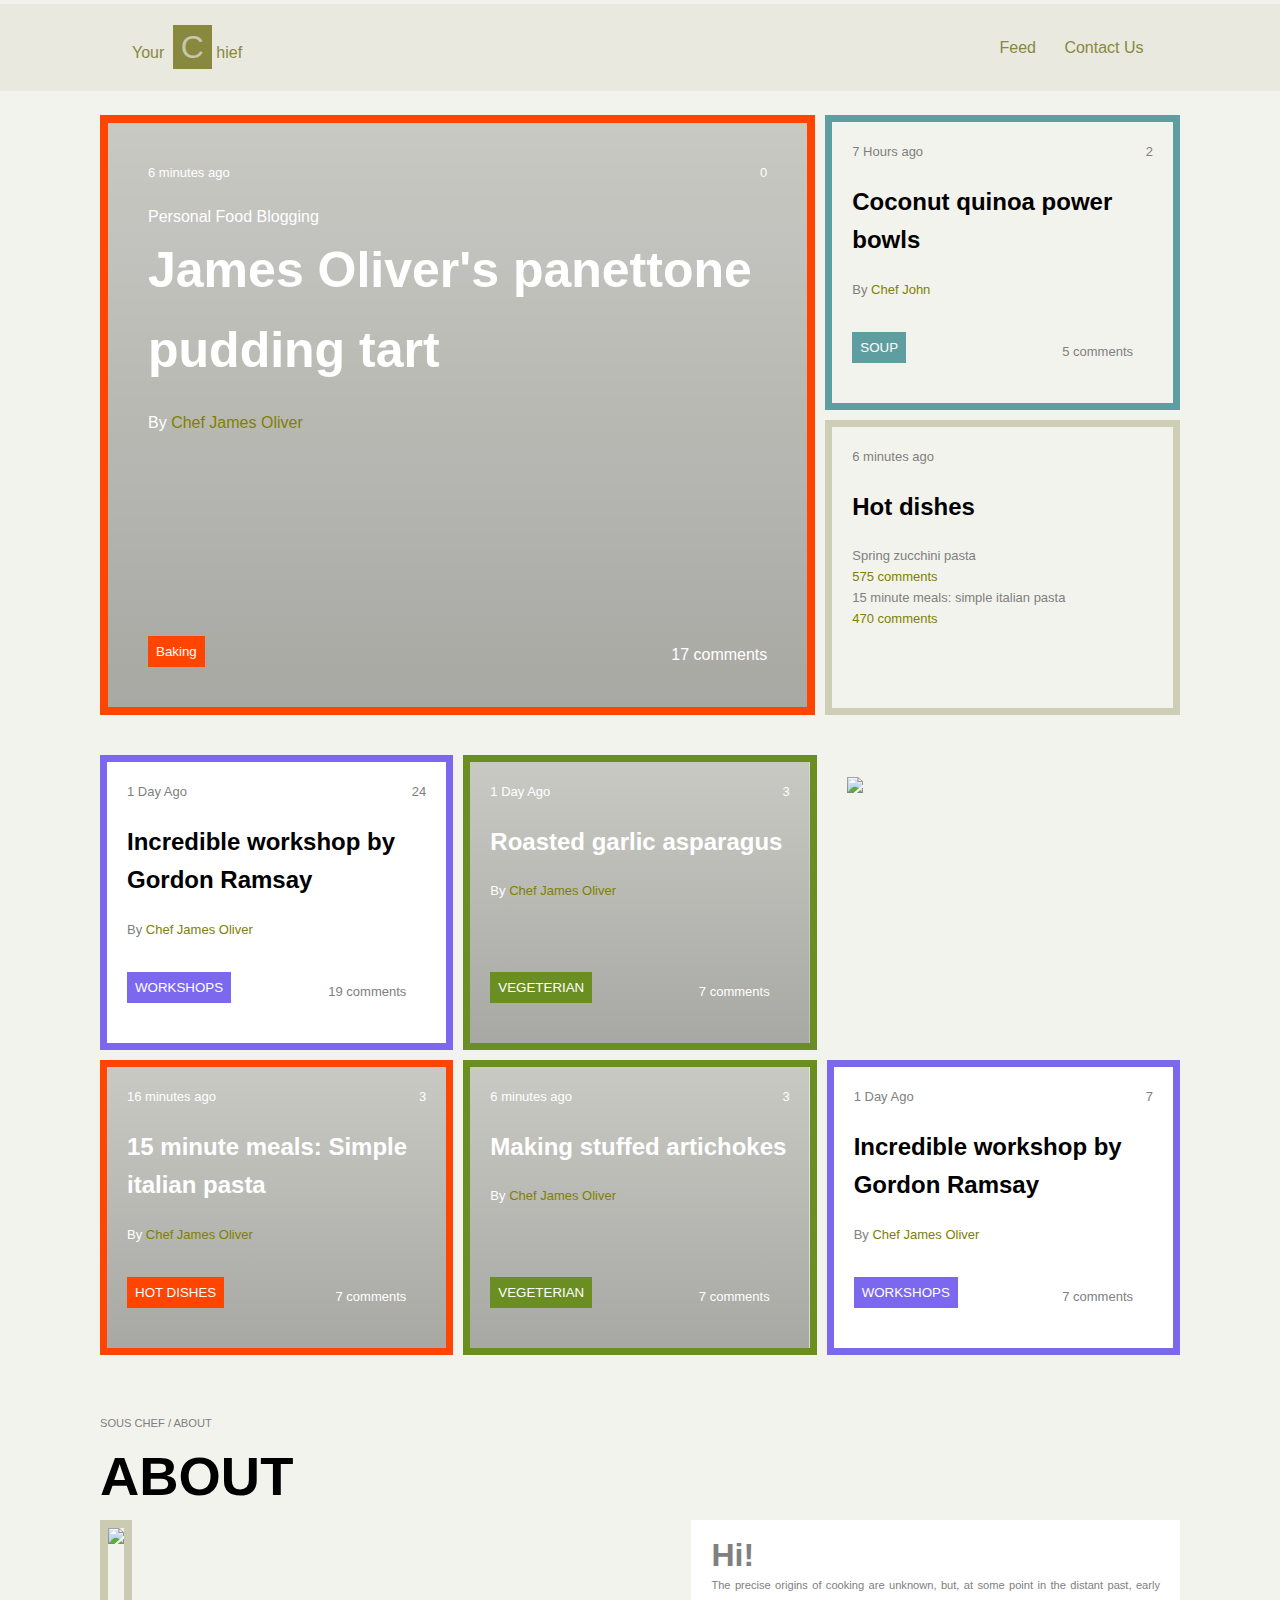
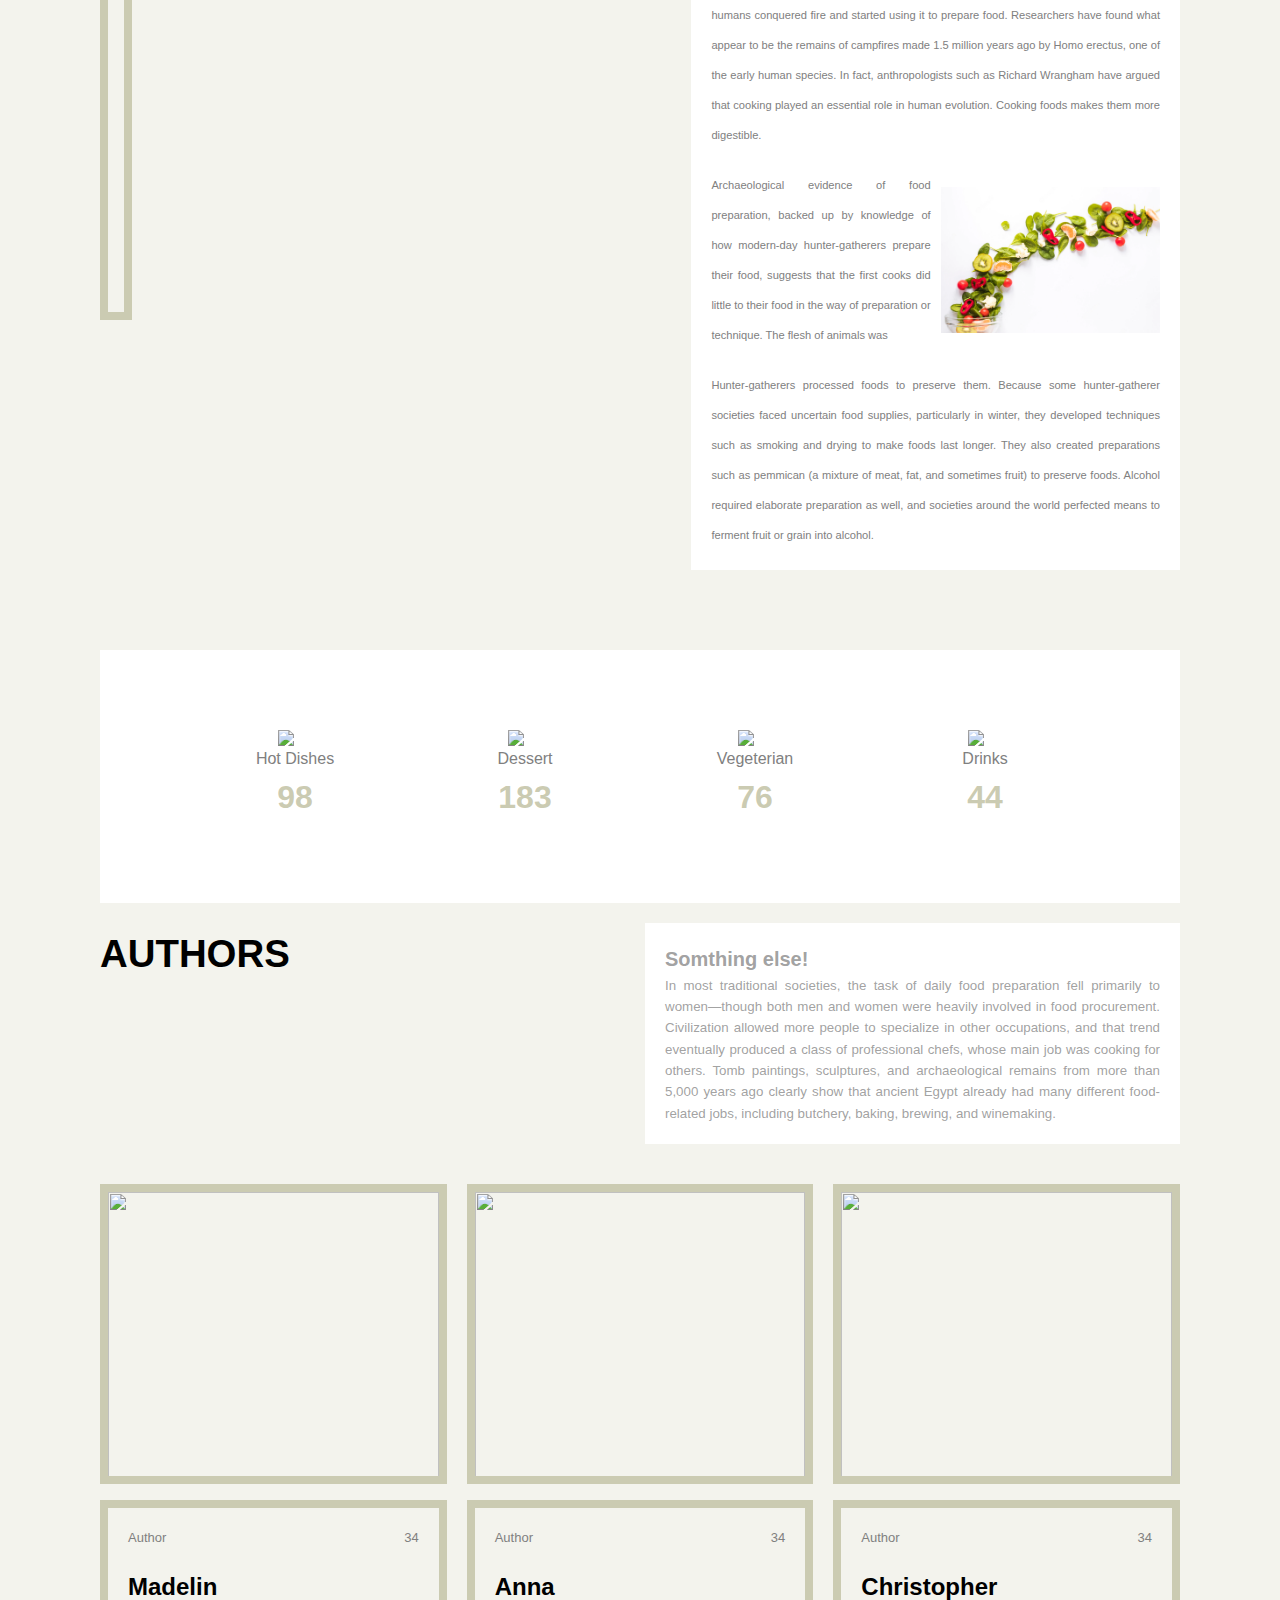
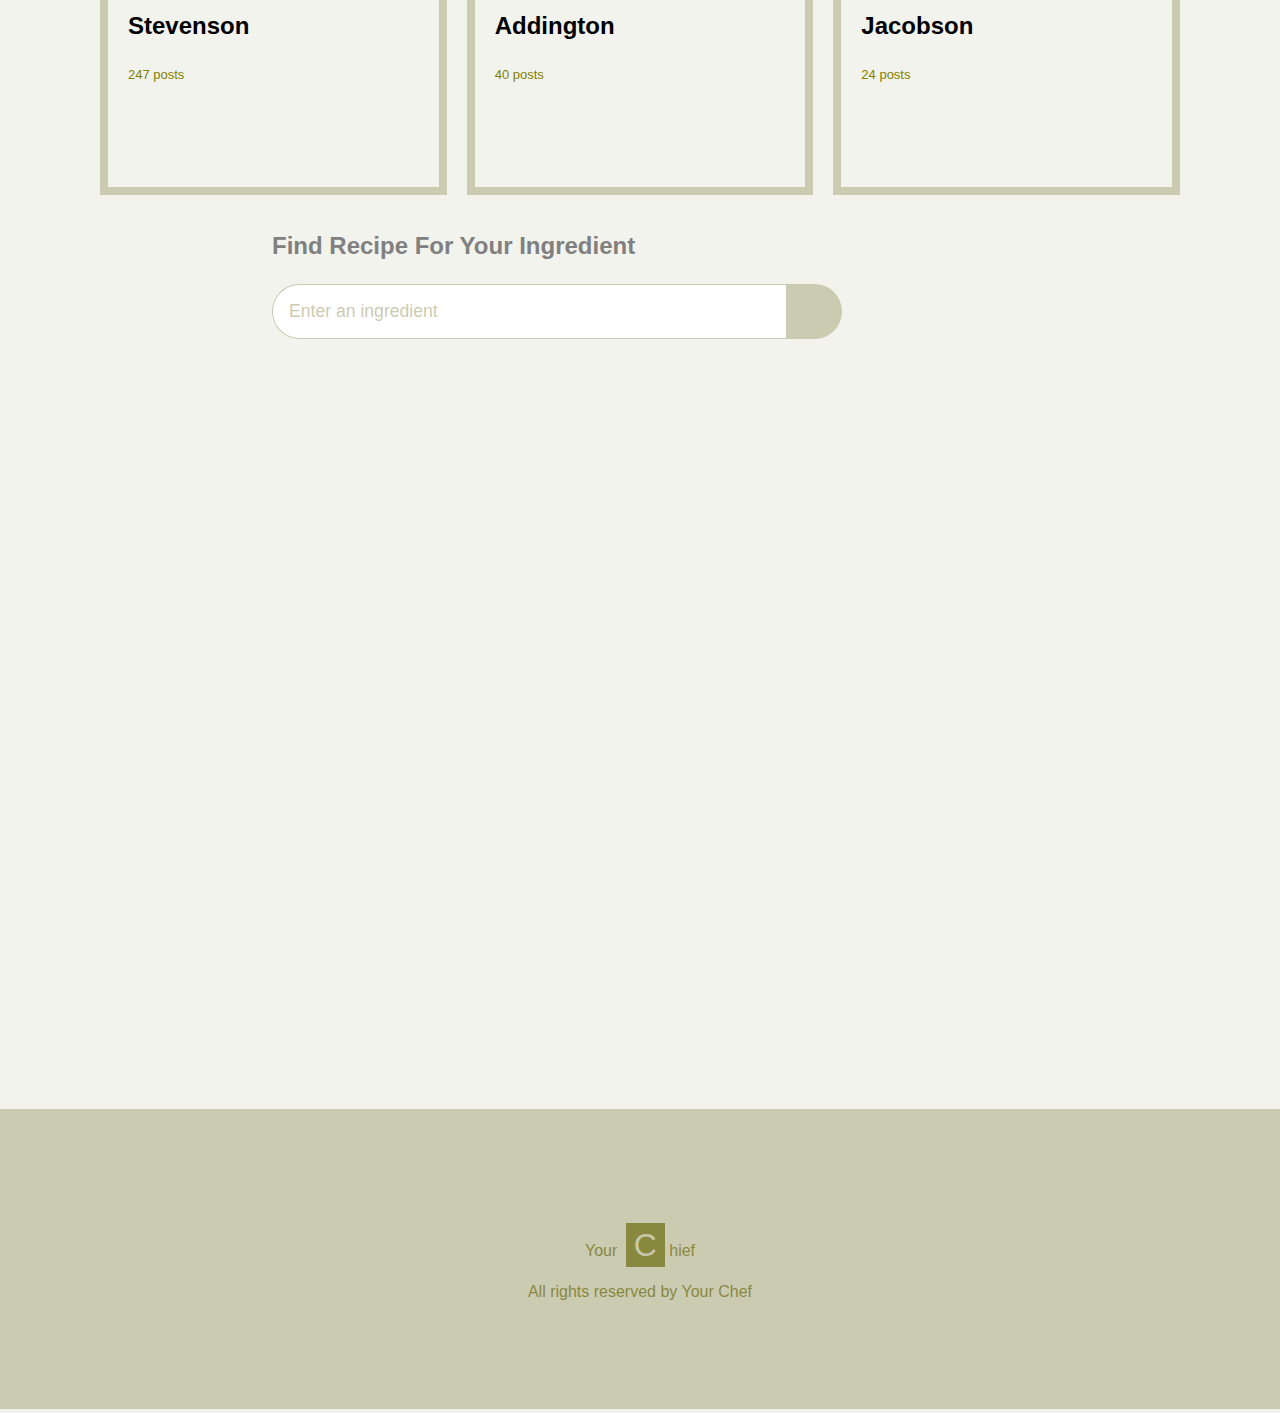
==== commit d8f16516: "done" ====
--- a/index.html
+++ b/index.html
@@ -21,7 +21,7 @@
 
             <form class="d-flex flex-column-reverse flex-lg-row align-items-center " role="search">
                 <a href="index.html" class="nav-a  m-2" type="submit">Feed</a>
-                <a href="contact.html" class="nav-a  m-2" type="submit">contact Us</a>
+                <a href="contact.html" class="nav-a  m-2" type="submit">Contact Us</a>
                 <img class=" rounded-circle m-2" style="width: 50px;" src="Profile-img.jpg" alt="">
             </form>
 
--- a/style.css
+++ b/style.css
@@ -37,7 +37,7 @@
     flex-direction: row;
     align-items: center;
     justify-content: space-between;
-    padding: 20px;
+    padding: 10px;
     margin: 4px 0px;
     background-color: rgba(202, 202, 176, 0.226);
 }
@@ -810,7 +810,7 @@
         width: 400px;
     }
     .container-fluid{
-        padding: 20px 120px;
+        padding: 10px 120px;
        }
 }
 
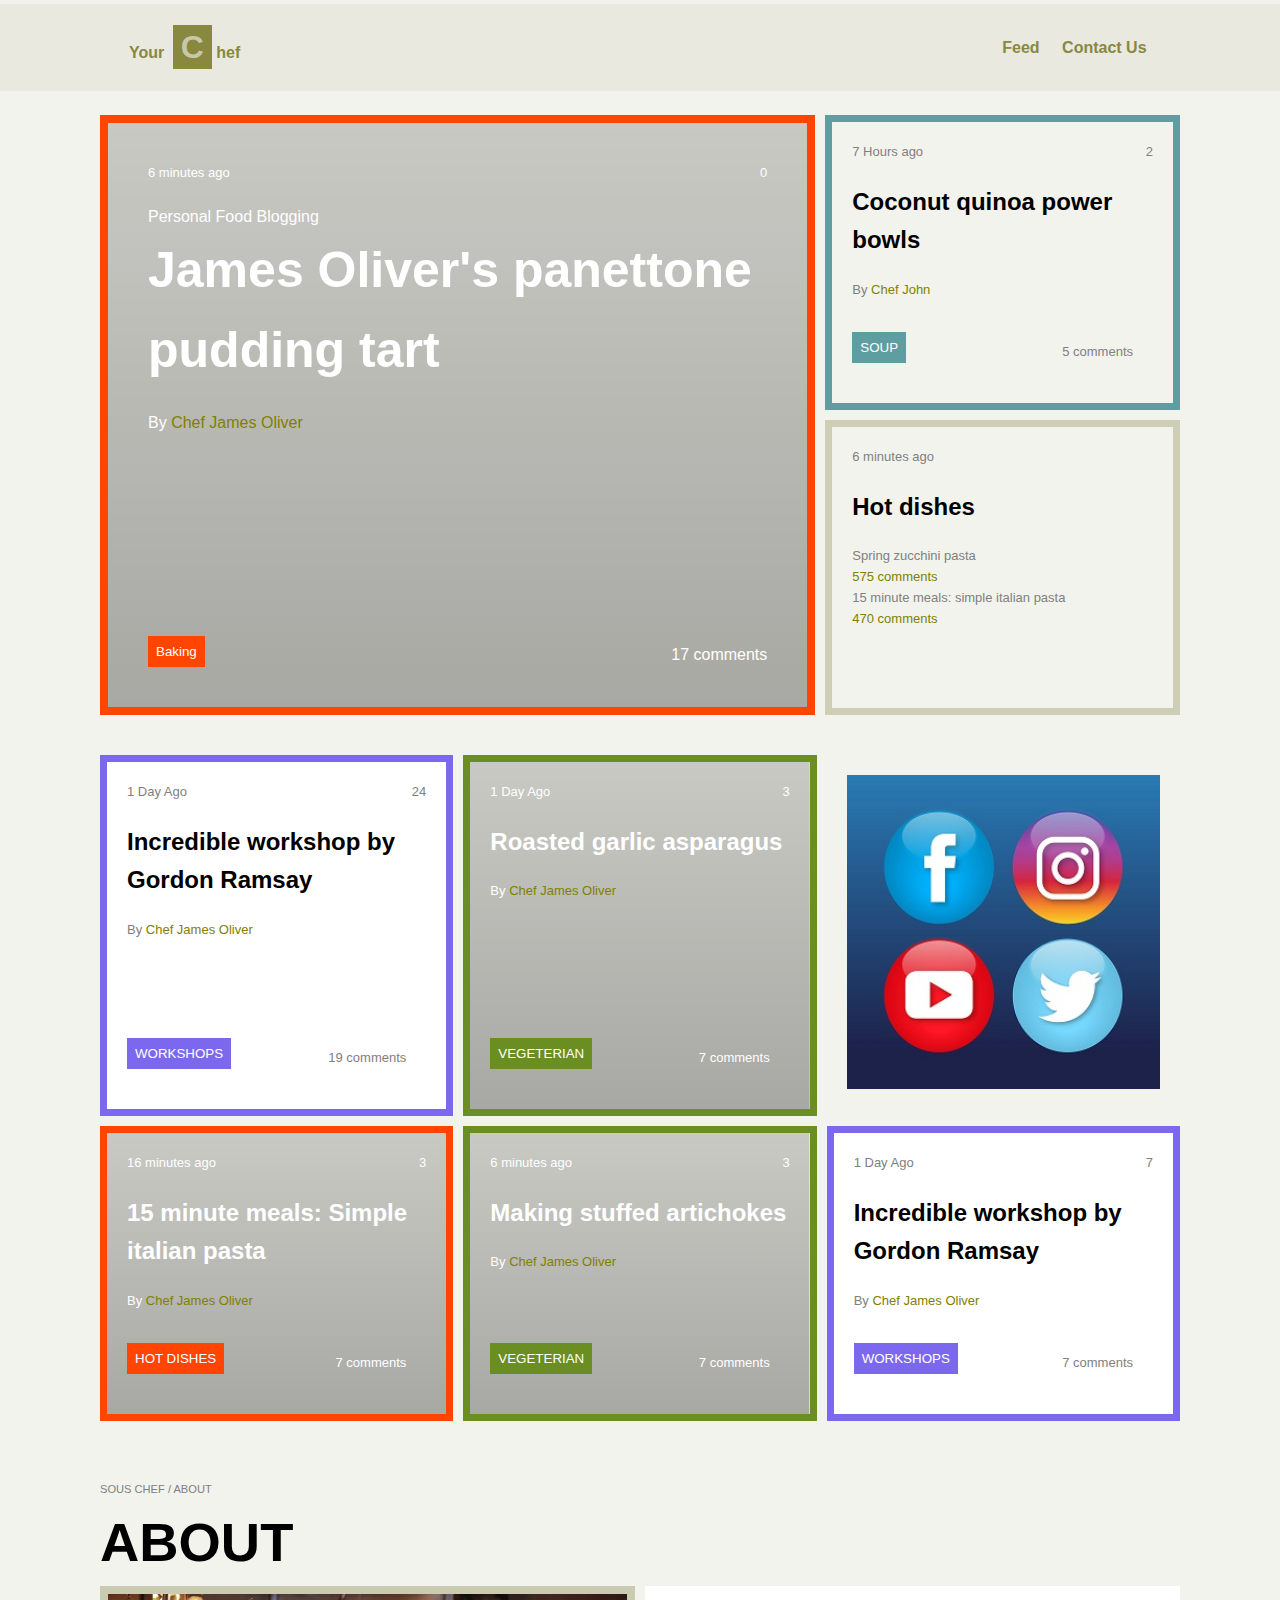
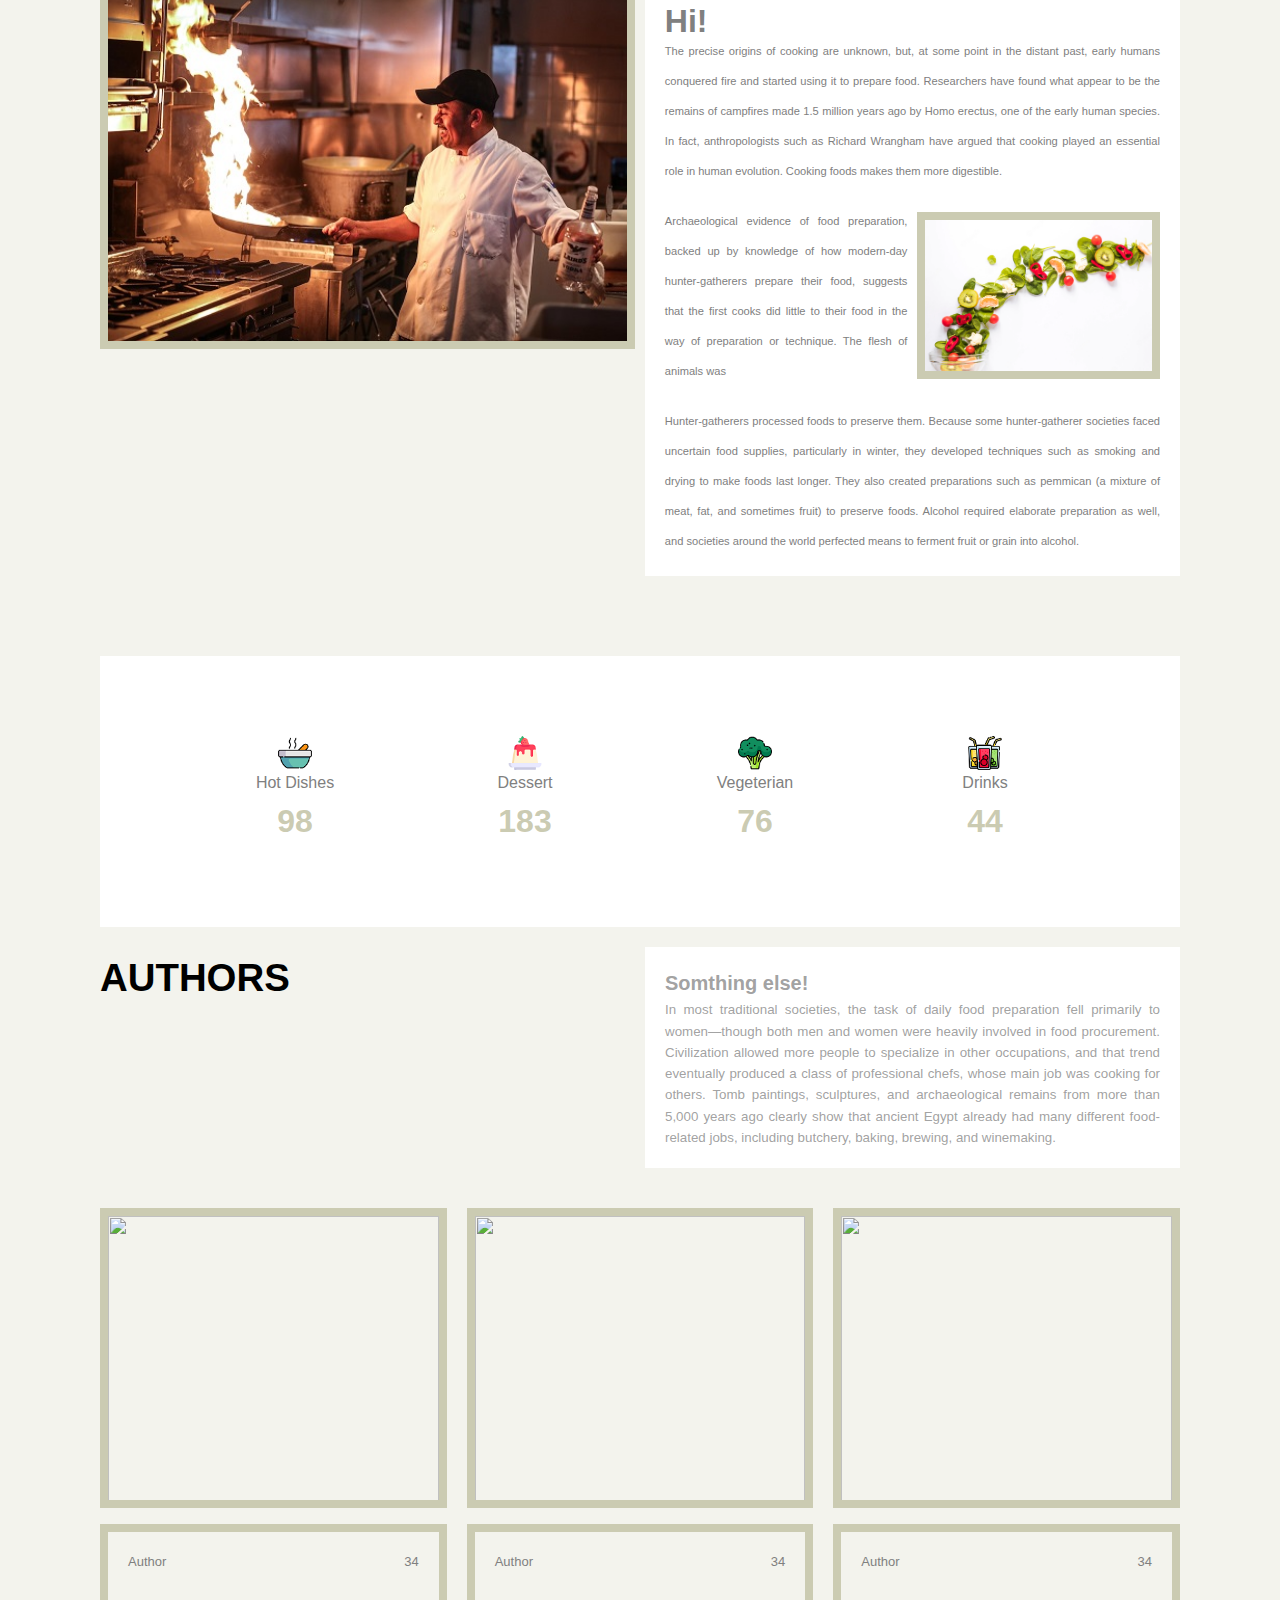
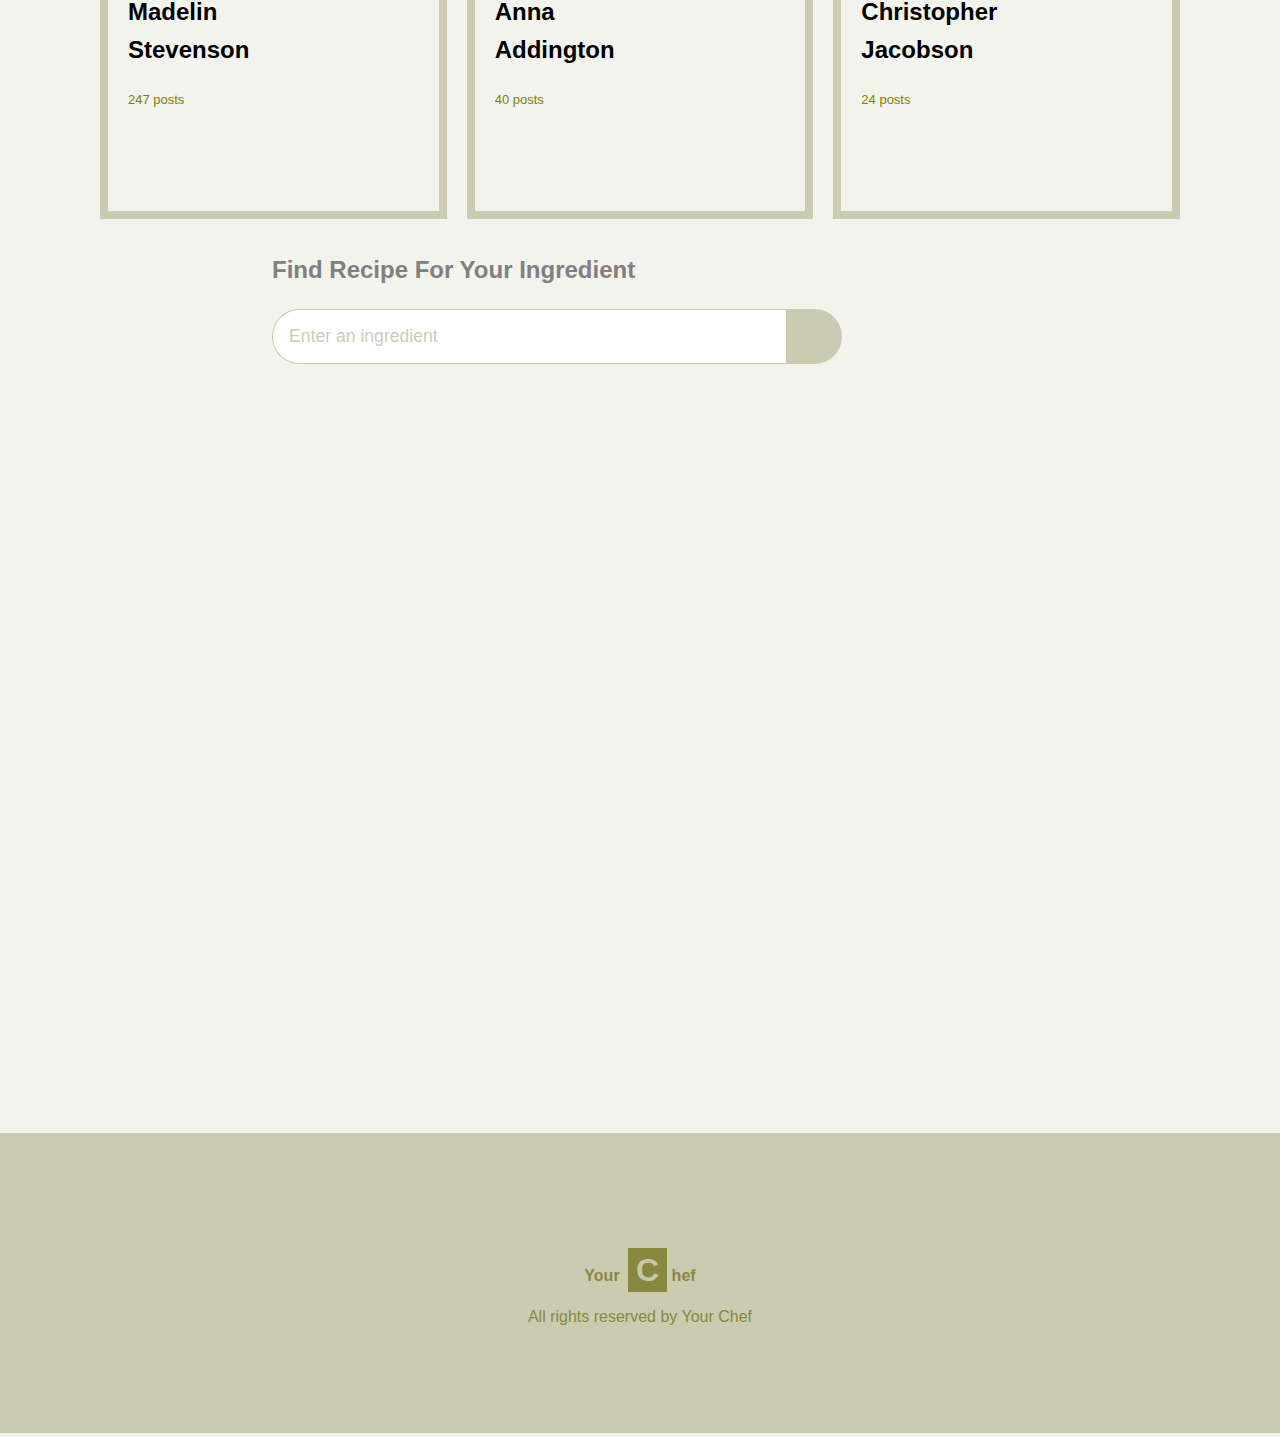
==== commit e1cbaffb: "done" ====
--- a/index.html
+++ b/index.html
@@ -17,7 +17,7 @@
 
     <nav class="navbar navbar-expand-lg bg-light my-2">
         <div class="container-fluid">
-            <a href="index.html" class="nav-a  m-2" type="submit">Your <span id="logo-typo">C</span> hief</a>
+            <a href="index.html" class="nav-a  m-2" type="submit">Your <span id="logo-typo">C</span> hef</a>
 
             <form class="d-flex flex-column-reverse flex-lg-row align-items-center " role="search">
                 <a href="index.html" class="nav-a  m-2" type="submit">Feed</a>
@@ -484,7 +484,7 @@
 
 
         <div class="footer container-fluid">
-            <a href="index.html" class="nav-a  m-2" type="submit">Your <span id="logo-typo">C</span> hief</a>
+            <a href="index.html" class="nav-a  m-2" type="submit">Your <span id="logo-typo">C</span> hef</a>
             <p>All rights reserved by Your Chef</p>
         </div>
     </div>
--- a/style.css
+++ b/style.css
@@ -9,24 +9,26 @@
     --tenne-tawny: #d65108;
     --tenne-tawny-dark: #b54507;
 }
-body{
+
+body {
     background-color: rgba(202, 202, 176, 0.226);
     font-family: 'Franklin Gothic Medium', 'Arial Narrow', Arial, sans-serif;
-    font-weight: .03 !important ;
+    font-weight: .03 !important;
     color: gray;
     font-size: 1rem;
-   
+
     line-height: 1.6;
 }
+
 main {
-    
+
     margin: 0 auto;
     font-family: 'Franklin Gothic Medium', 'Arial Narrow', Arial, sans-serif;
-    font-weight: .03 !important ;
+    font-weight: .03 !important;
     color: gray;
     font-size: 1rem;
     padding: 4px;
-   
+
     line-height: 1.6;
     /* font-family: poppins, sans-serif; */
 }
@@ -46,15 +48,18 @@
     text-decoration: none;
     color: rgb(136, 136, 63);
     padding: 8px;
-    margin: 0 4px;
-
-}
+    margin: 0 1px;
+    font-weight: bolder;
+
+}
+
 .container-fluid a:active {
-    background-color:rgb(136, 136, 63) ;
+    background-color: rgb(136, 136, 63);
     color: white;
     padding: 8px;
-    margin: 0 4px;
-  }
+    margin: 0 1px;
+}
+
 #logo-typo {
     font-size: xx-large;
     margin-left: 4px;
@@ -75,12 +80,14 @@
     margin: 10px 0 40px;
 
 }
-.hero button{
+
+.hero button {
     background-color: orangered;
     border: none;
     padding: 8px;
-    color: white; 
-}
+    color: white;
+}
+
 .hero .hero-img-section {
     width: 66.5%;
     height: 600px;
@@ -146,16 +153,22 @@
     width: 100%;
     min-height: 295px;
     position: relative;
-   color: gray;
+    color: gray;
     border: 7px solid orangered;
     padding: 20px;
 }
-.article h3, h1{
+
+.article h3,
+h1 {
     color: black;
 }
-.article-4 h1, .article-6 h1, .article-7 h1{
-    color: white;
-}
+
+.article-4 h1,
+.article-6 h1,
+.article-7 h1 {
+    color: white;
+}
+
 .article p {
     font-size: small;
 }
@@ -165,9 +178,11 @@
 .article-1 {
     background-image: white;
     color: gray;
-    border: 7px solid   cadetblue;;
-}
-.article-1 button{
+    border: 7px solid cadetblue;
+    ;
+}
+
+.article-1 button {
     background-color: cadetblue;
     border: none;
     padding: 8px;
@@ -176,61 +191,74 @@
 
 .article-2 {
     background-image: white;
-    border: 7px solid    rgba(202, 202, 176, 0.897); ;
-   
-}
-.article-3, .article-8{
+    border: 7px solid rgba(202, 202, 176, 0.897);
+    ;
+
+}
+
+.article-3,
+.article-8 {
     background-color: white;
-    border: 7px solid mediumslateblue ;
-}
-.article-3 button, .article-8 button{
+    border: 7px solid mediumslateblue;
+}
+
+.article-3 button,
+.article-8 button {
     background-color: mediumslateblue;
     border: none;
     padding: 8px;
-    color: white; 
-}
-.article-4{
+    color: white;
+}
+
+.article-4 {
     background-image: linear-gradient(rgba(0, 0, 0, 0.171), rgba(0, 0, 0, 0.308)), url("images/WGC-Green-Beans-copy.jpg");
     background-position: center;
     background-repeat: no-repeat;
     background-size: cover;
-    border: 7px solid olivedrab ;
-    color: white;
-}
-.article-4 button, .article-7 button{
+    border: 7px solid olivedrab;
+    color: white;
+}
+
+.article-4 button,
+.article-7 button {
     background-color: olivedrab;
     border: none;
     padding: 8px;
-    color: white; 
-}
-.article-5 img{
-    width: 100%;
-}
-.article-5{
+    color: white;
+}
+
+.article-5 img {
+    width: 100%;
+}
+
+.article-5 {
     border: none;
 }
-.article-6{
+
+.article-6 {
     background-image: linear-gradient(rgba(0, 0, 0, 0.171), rgba(0, 0, 0, 0.308)), url("images/fresh-tomato-pasta-recipe-481998-hero-15-88f9495dfdd8428fafea9232c1bfd7f1.jpg");
-   background-position: center;
-   background-repeat: no-repeat;
-   background-size: cover;
-   color: white;
-}
-.article-6 button{
+    background-position: center;
+    background-repeat: no-repeat;
+    background-size: cover;
+    color: white;
+}
+
+.article-6 button {
     background-color: orangered;
     border: none;
     padding: 8px;
-    color: white; 
-}
-
-.article-7{
+    color: white;
+}
+
+.article-7 {
     background-image: linear-gradient(rgba(0, 0, 0, 0.171), rgba(0, 0, 0, 0.308)), url("images/artichokes.jpg");
-   background-position: right;
-   background-repeat: no-repeat;
-   background-size: cover;
-   border: 7px solid olivedrab ;
-   color: white;
-}
+    background-position: right;
+    background-repeat: no-repeat;
+    background-size: cover;
+    border: 7px solid olivedrab;
+    color: white;
+}
+
 /*  */
 
 .all-articles {
@@ -253,14 +281,16 @@
     padding: 60px 0;
 
 }
-.about-section p{
+
+.about-section p {
     font-weight: lighter;
     color: grey;
     font-size: smaller;
 }
-.about-section h1{
+
+.about-section h1 {
     font-size: 3.4rem;
-    
+
 }
 
 .about-section-inner {
@@ -268,18 +298,15 @@
     flex-direction: row;
     gap: 10px;
 }
-.about-section-inner img{
-    width: 40%;
-}
+
+.about-section-inner img {
+    width: 100%;
+    border: 8px solid rgba(202, 202, 176, 0.979);
+}
+
 .about-img {
-    width: 60%;
-}
-
-.about-img img {
-    width: 100%;
-    border: 8px solid rgba(202, 202, 176, 0.979);
-    ;
-    min-height: 400px;
+    width: 50%;
+   
 }
 
 .about-details {
@@ -289,9 +316,11 @@
     font-weight: 5px;
     background-color: white;
 }
-.about-details h2{
+
+.about-details h2 {
     font-size: 2rem;
 }
+
 .about-details .half-paragraph {
     display: grid;
     gap: 10px;
@@ -321,50 +350,60 @@
     grid-template-columns: repeat(4, 1fr);
     justify-content: center;
 }
-.display-section div{
+
+.display-section div {
     display: flex;
     flex-direction: column;
     align-items: center;
 }
-.display-section img{
+
+.display-section img {
     width: 15%;
 }
-.display-section h1{
-    color: rgba(202, 202, 176, 0.979) ;
-}
-.author-section{
+
+.display-section h1 {
+    color: rgba(202, 202, 176, 0.979);
+}
+
+.author-section {
     display: grid;
-   grid-template-columns: repeat(2, 1fr);
+    grid-template-columns: repeat(2, 1fr);
     gap: 10px;
 }
 
-.author-context{
+.author-context {
     text-align: justify;
     font-size: smaller;
     color: rgba(128, 128, 128, 0.747);
     padding: 20px;
-    background-color: white  ;
-}
-.author-section h1{
+    background-color: white;
+}
+
+.author-section h1 {
     font-size: 2.4rem;
 }
 
 /*  */
-.authors-profile{
+.authors-profile {
     display: grid;
     grid-template-columns: repeat(3, 1fr);
     padding-top: 40px;
     gap: 20px;
 }
-.authors-profile-img img{
-    width:  100%;
+
+.authors-profile-img img {
+    width: 100%;
     height: 300px;
     border: 8px solid rgba(202, 202, 176, 0.979);
 }
-.article-9, .article-10, .article-11{
+
+.article-9,
+.article-10,
+.article-11 {
     border: 8px solid rgba(202, 202, 176, 0.979);
 }
-.authors-profile .article{
+
+.authors-profile .article {
     color: gray;
 }
 
@@ -399,17 +438,18 @@
     background-size: cover;
     min-height: 100vh;
 
+
 }
 
 .meal-wrapper {
     margin: 0 auto;
     padding: 2rem;
     background: none;
-    text-align: center;
+    text-align: justify;
 }
 
 .meal-search {
-    margin: 0 2rem;
+    margin: 0 1rem;
 }
 
 .meal-search cite {
@@ -432,7 +472,8 @@
     font-size: 1.1rem;
     font-family: inherit;
     outline: 0;
-    border: 1px solid rgba(202, 202, 176, 0.979); ;
+    border: 1px solid rgba(202, 202, 176, 0.979);
+    ;
     border-top-left-radius: 2rem;
     border-bottom-left-radius: 2rem;
 }
@@ -460,15 +501,15 @@
 .meal-result {
     margin-top: 4rem;
     background: none;
-   
+
 }
 
 #meal {
     margin: 2.4rem 0;
     color: #000;
 
-   display: grid;
-   grid-template-columns: repeat(1, 1fr);
+    display: grid;
+    grid-template-columns: repeat(1, 1fr);
 }
 
 .meal-item {
@@ -478,16 +519,18 @@
     background: #fff;
     display: flex;
     flex-direction: row;
-   
-}
-.meal-img{
+
+}
+
+.meal-img {
     width: 60%;
 }
+
 .meal-img img {
     width: 100%;
     max-height: 300px;
-    
-   
+
+
 }
 
 .meal-name {
@@ -497,14 +540,16 @@
     text-align: start;
     color: gray;
 }
-.meal-name span{
+
+.meal-name span {
     color: olive;
 }
-.get-recipe-section{
+
+.get-recipe-section {
     display: flex;
     justify-content: space-between;
     font-size: smaller;
-   
+
     color: gray;
 }
 
@@ -537,10 +582,10 @@
     border-radius: 1rem;
     width: 100%;
     height: 90%;
-    text-align: start;
+    text-align: justify;
     overflow-y: scroll;
     display: none;
-    padding: 2rem;
+    padding: 6px;
 
 }
 
@@ -562,7 +607,8 @@
     margin: 2rem;
     font-family: sans-serif;
 }
-.recipe-meal-img img{
+
+.recipe-meal-img img {
     width: 100%;
 }
 
@@ -647,42 +693,50 @@
     width: 100%;
     color: rgb(81, 182, 81);
 }
-.contact-form-section{
+
+.contact-form-section {
     text-align: center;
     padding: 50px 0;
-    color: rgb(136, 136, 63); ;
-   
-}
-.contact-form-section form{
-    width: 100%;
-   display: flex;
-   margin-top: 40px ;
-   flex-direction: column;
-  align-items: center;
-   text-align: left;
-  
-}
-
-.contact-form-section span{
-   display: block;
-}
-.contact-form-section input, textarea{
+    color: rgb(136, 136, 63);
+    ;
+
+}
+
+.contact-form-section form {
+    width: 100%;
+    display: flex;
+    margin-top: 40px;
+    flex-direction: column;
+    align-items: center;
+    text-align: left;
+
+}
+
+.contact-form-section span {
+    display: block;
+}
+
+.contact-form-section input,
+textarea {
     width: 100%;
     padding: 20px;
 }
-textarea{
+
+textarea {
     min-height: 200px;
 }
-.Submit-btn{
+
+.Submit-btn {
     font-size: 1rem;
     color: rgb(136, 136, 63);
-    background-color: rgb(136, 136, 63); 
+    background-color: rgb(136, 136, 63);
     ;
 }
 
-.footer{
+.footer {
     background-color: rgba(202, 202, 176, 0.979);
-    color: rgb(136, 136, 63);;
+    color: rgb(136, 136, 63);
+    ;
     height: 300px;
     display: flex;
     flex-direction: column;
@@ -711,73 +765,86 @@
         display: grid;
         grid-template-columns: repeat(1, 1fr);
     }
+
     .about-section-inner {
         flex-direction: column;
         gap: 10px;
     }
-    .about-img{
+
+    .about-img {
         width: 100%;
     }
-    .about-details{
+
+    .about-details {
         width: 100%;
     }
-    .authors-profile{
+
+    .authors-profile {
         grid-template-columns: repeat(1, 1fr)
     }
-    .authors-profile-img img{
-        width:  100%;
-        height: 400px;
+
+    .authors-profile-img img {
+        width: 100%;
+        height: 350px;
         border: 8px solid rgba(202, 202, 176, 0.979);
     }
-    
-    .author-section{
-       width: 100%;
-       grid-template-columns: repeat(1, 1fr);
-       gap: 10px;
-    }
+
+    .author-section {
+        width: 100%;
+        grid-template-columns: repeat(1, 1fr);
+        gap: 10px;
+    }
+
     .display-section {
         padding: 60px 10px;
         font-size: small;
     }
 
-    .meal-item{
+    .meal-item {
         flex-direction: column;
 
     }
-    .meal-img{
+
+    .meal-img {
         width: 100%;
     }
-    .meal-name{
+
+    .meal-name {
         width: 100%;
     }
+
     .meal-name h3 {
-    font-size: 2rem;
-    }
-    .recipe-btn{
+        font-size: 2rem;
+    }
+
+    .recipe-btn {
         text-align: center;
         position: relative;
-       bottom: 0;
-       left: 0;
-       margin-top: 20px;
-       display: block;
-    }
+        bottom: 0;
+        left: 0;
+        margin-top: 20px;
+        display: block;
+    }
+
     .meal-search-box {
         width: 400px;
         margin-left: auto;
         margin-right: auto;
     }
-    .contact-form-section input , textarea{
+
+    .contact-form-section input,
+    textarea {
         width: 300px;
     }
 }
 
 @media screen and (min-width: 768px) {
-    main{
+    main {
         padding: 10px;
     }
-  
+
     #meal {
-    gap: 2rem;
+        gap: 2rem;
     }
 
     .meal-item {
@@ -787,30 +854,43 @@
     .meal-details {
         width: 700px;
     }
-    
-    .contact-form-section input , textarea{
+
+    .authors-profile {
+        grid-template-columns: repeat(2, 1fr)
+    }
+
+    .contact-form-section input,
+    textarea {
         width: 400px;
     }
-   
-    
-}
+
+
+}
+
 @media screen and (min-width: 992px) {
-    main{
+    main {
         width: 1100px;
     }
-    .container{
+
+    .container {
         width: 800px;
         margin: 0 auto;
     }
-    .contact-form-section{
+    .authors-profile{
+        grid-template-columns: repeat(3, 1fr);
+    }
+    .contact-form-section {
         width: 800px;
         margin: 0 auto;
     }
-    .contact-form-section input , textarea{
+
+    .contact-form-section input,
+    textarea {
         width: 400px;
     }
-    .container-fluid{
-        padding: 10px 120px;
-       }
-}
-
+
+    .container-fluid {
+        padding-left: 120px;
+        padding-right: 120px;
+    }
+}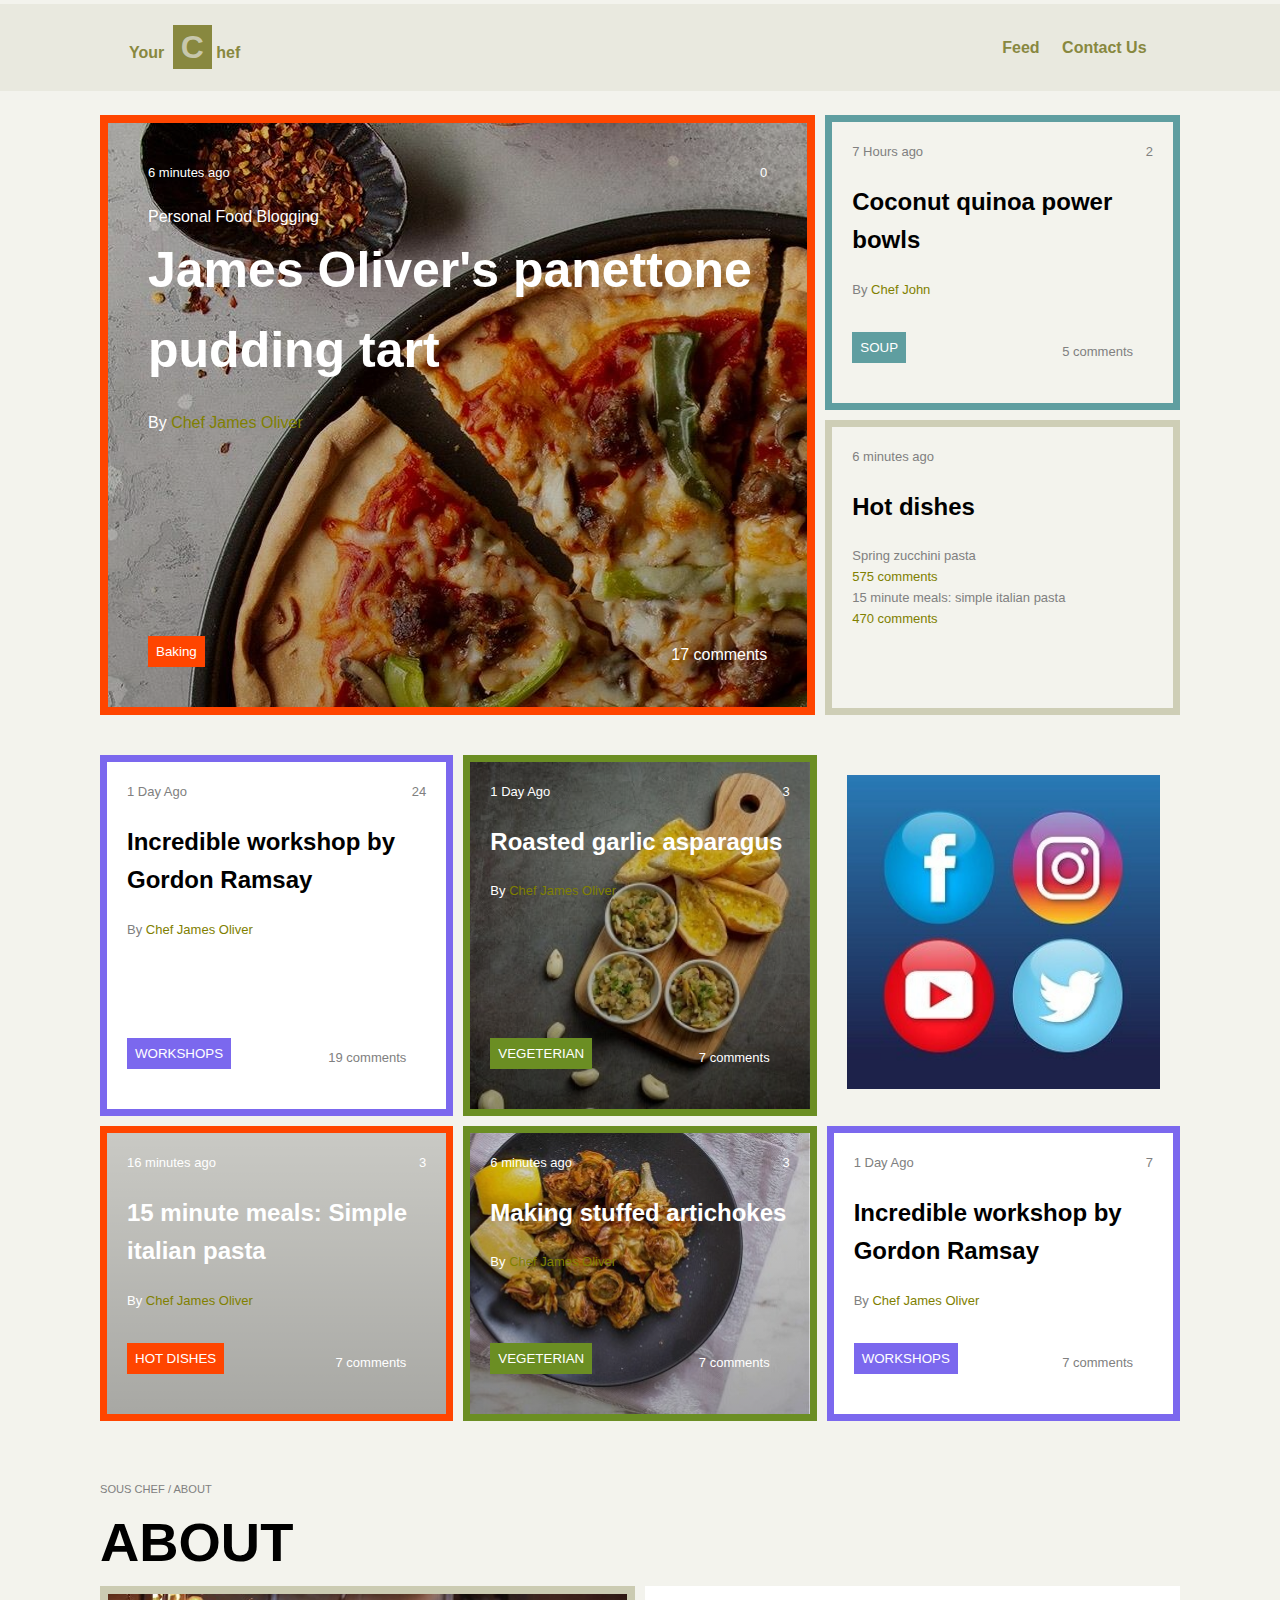
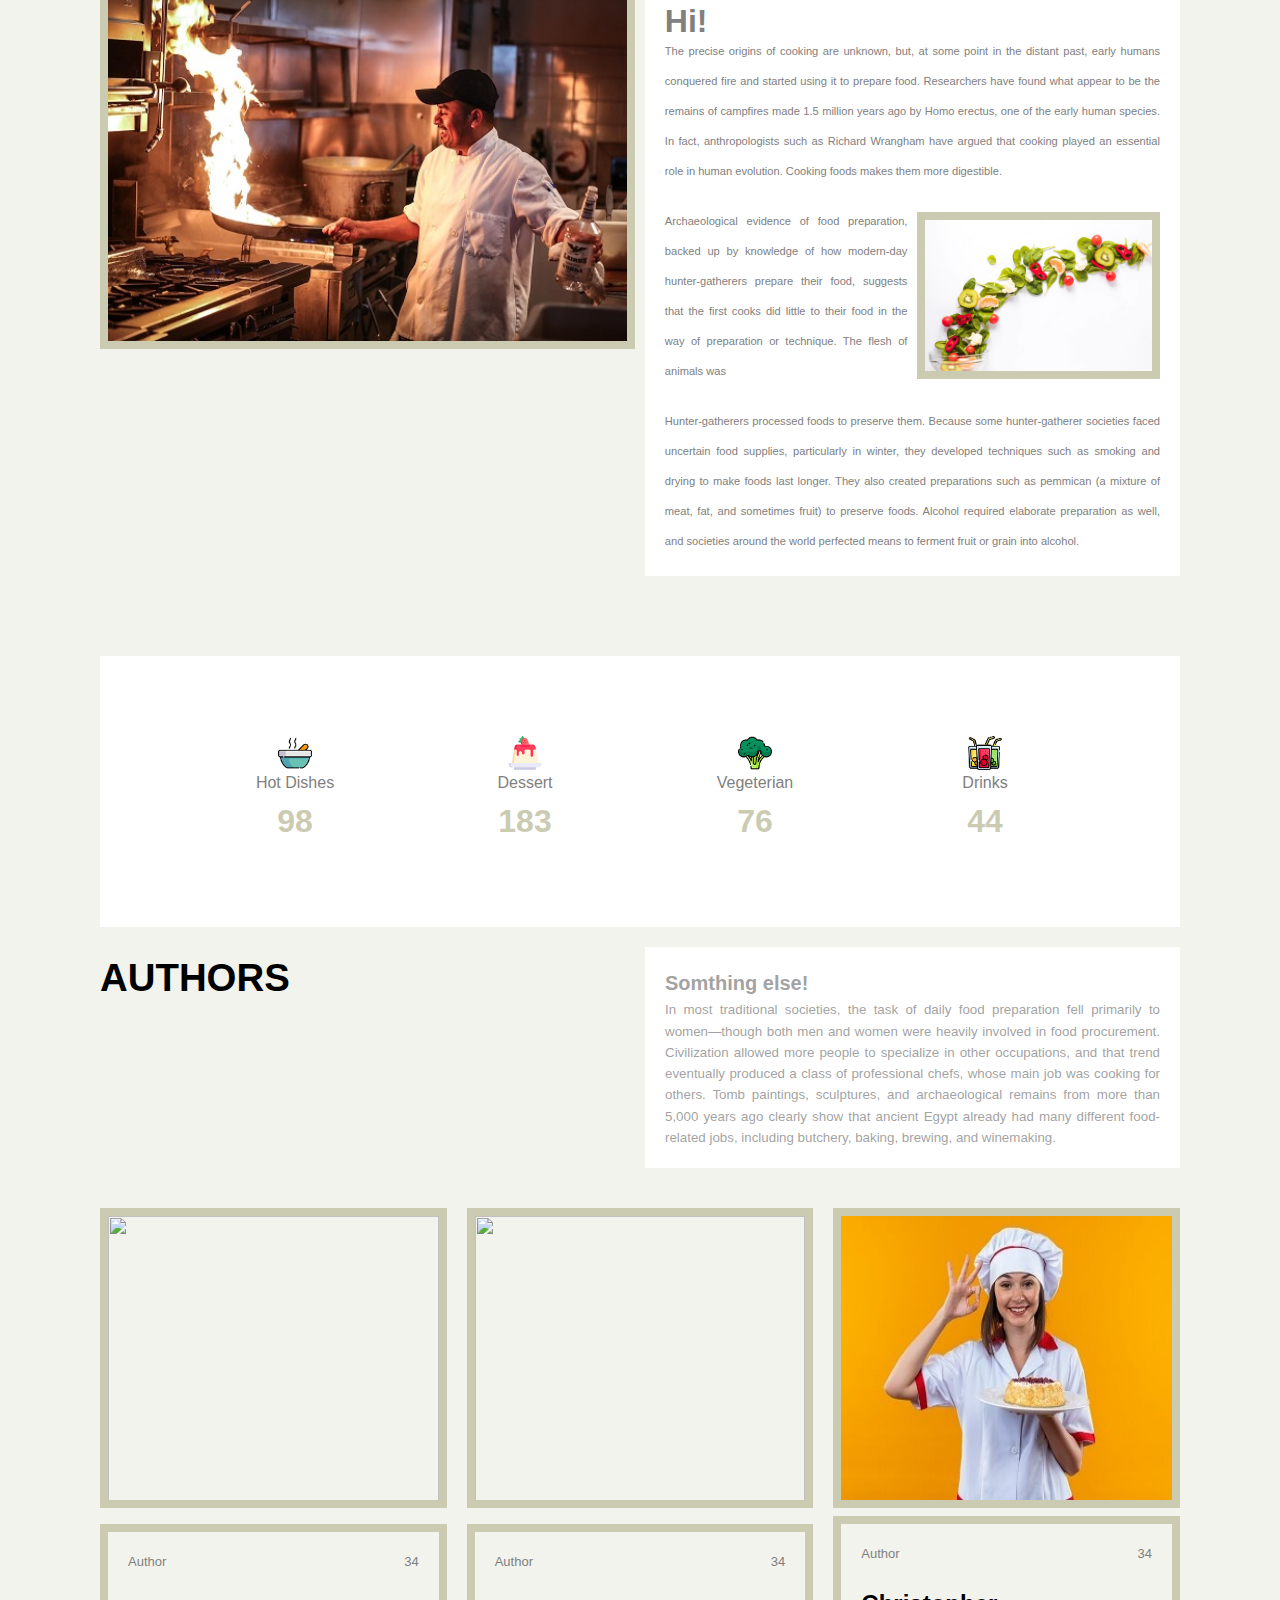
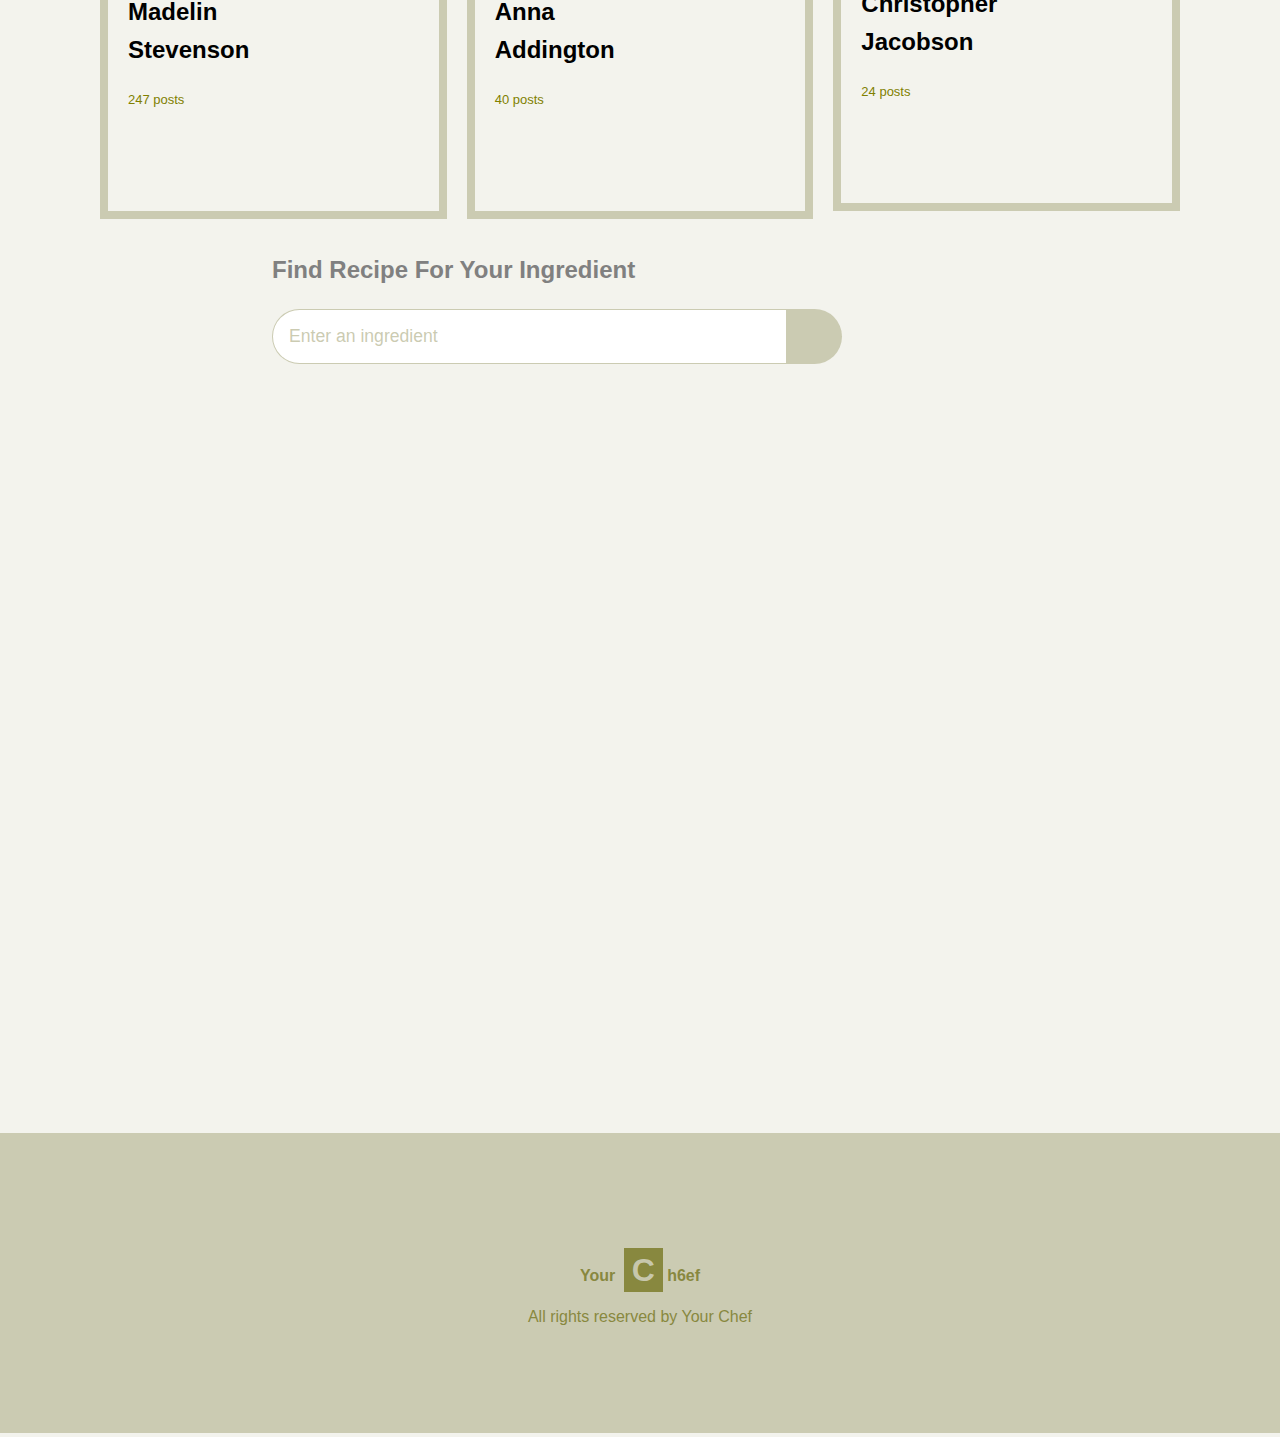
==== commit 191ec7f7: "done" ====
--- a/index.html
+++ b/index.html
@@ -162,7 +162,7 @@
         
                 <div class="article article-5">
         
-                    <img src="/images/611.jpg"/>
+                    <img src="/images/social.jpg"/>
                     
         
                 </div>
@@ -250,7 +250,7 @@
                 <h1>ABOUT</h1>
                 <div class="about-section-inner">
                     <div class="about-img">
-                        <img src="/images/chef-1.jpg"/>
+                        <img src="/images/photo-1600565193348-f74bd3c7ccdf.jpg"/>
                     </div>
                     <div class="about-details">
                         <h2>Hi!</h2>
@@ -484,7 +484,7 @@
 
 
         <div class="footer container-fluid">
-            <a href="index.html" class="nav-a  m-2" type="submit">Your <span id="logo-typo">C</span> hef</a>
+            <a href="index.html" class="nav-a  m-2" type="submit">Your <span id="logo-typo">C</span> h6ef</a>
             <p>All rights reserved by Your Chef</p>
         </div>
     </div>
--- a/style.css
+++ b/style.css
@@ -95,7 +95,7 @@
     position: relative;
     color: white;
     border: 8px solid orangered;
-    background-image: linear-gradient(rgba(0, 0, 0, 0.171), rgba(0, 0, 0, 0.308)), url("images/hero-img.jpg");
+    background-image: linear-gradient(rgba(0, 0, 0, 0.171), rgba(0, 0, 0, 0.308)), url("images/hero-img1.jpg");
 }
 
 .part-1 {
